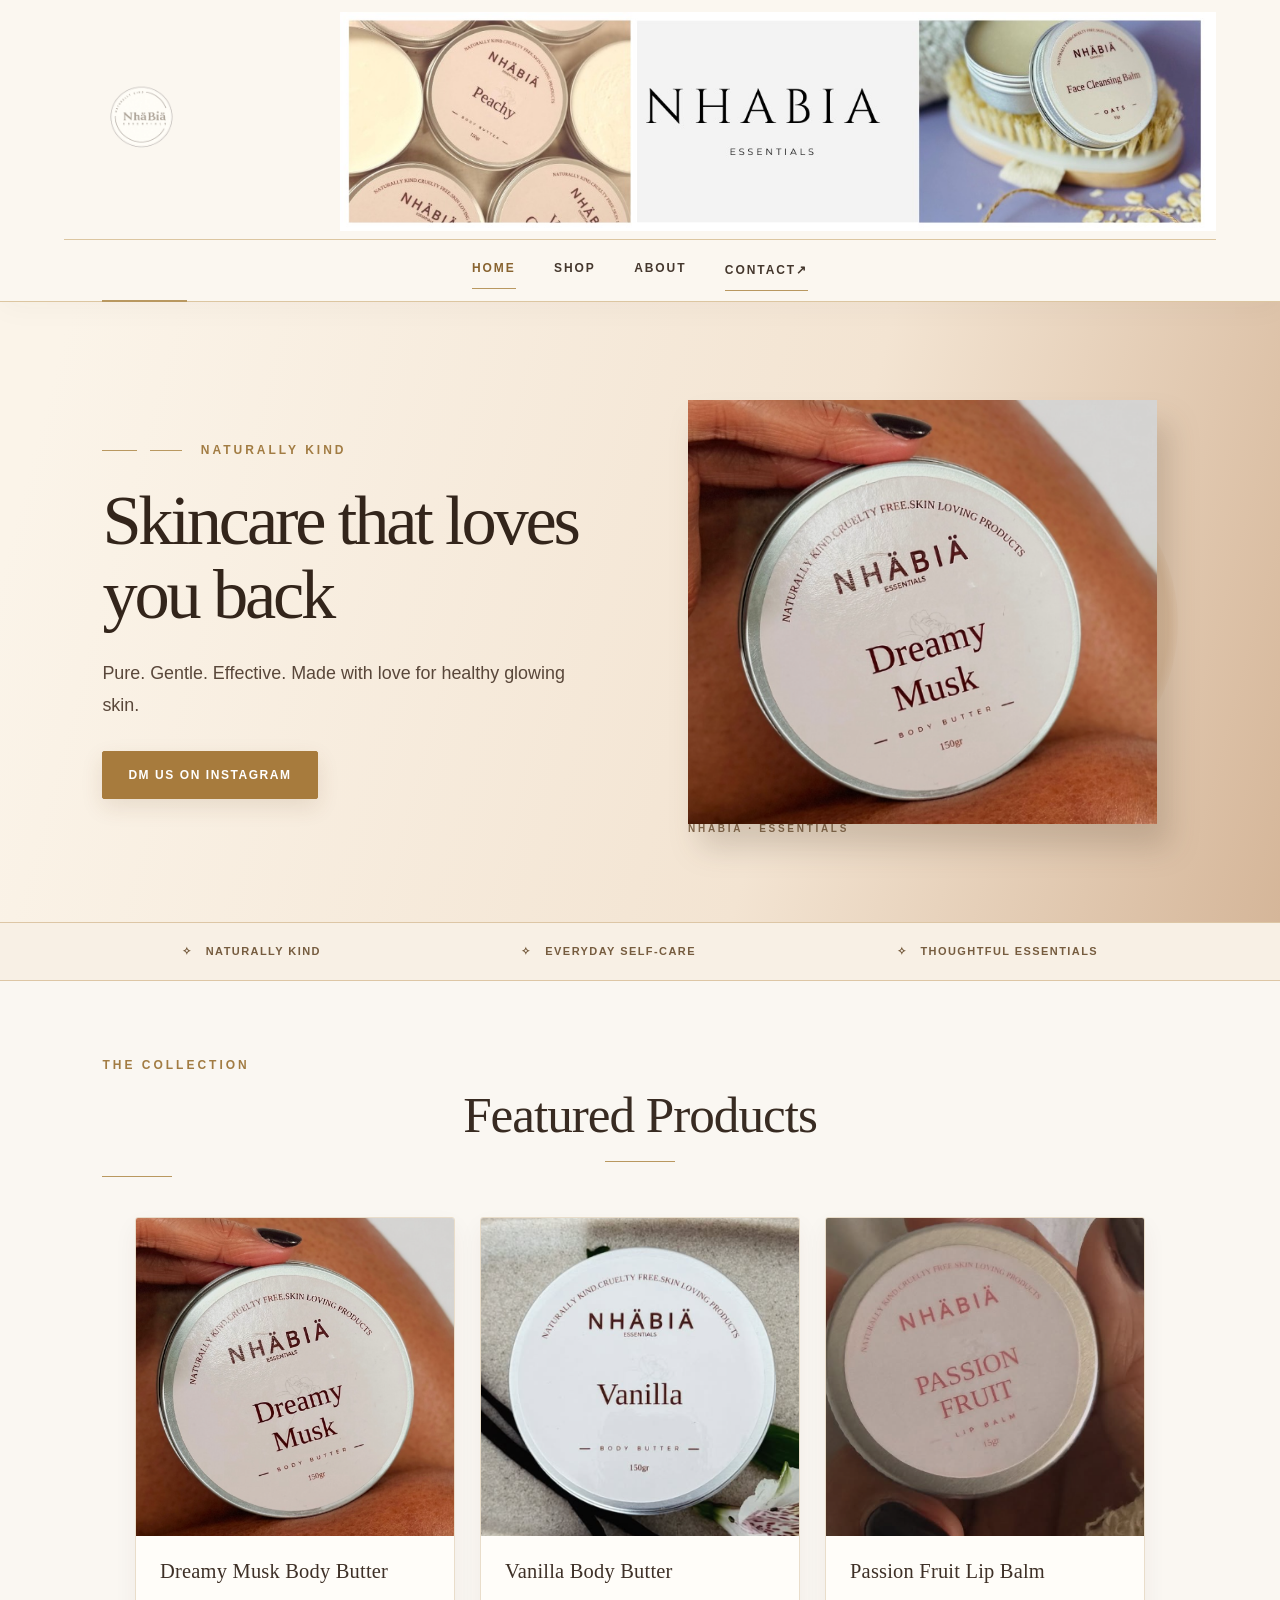
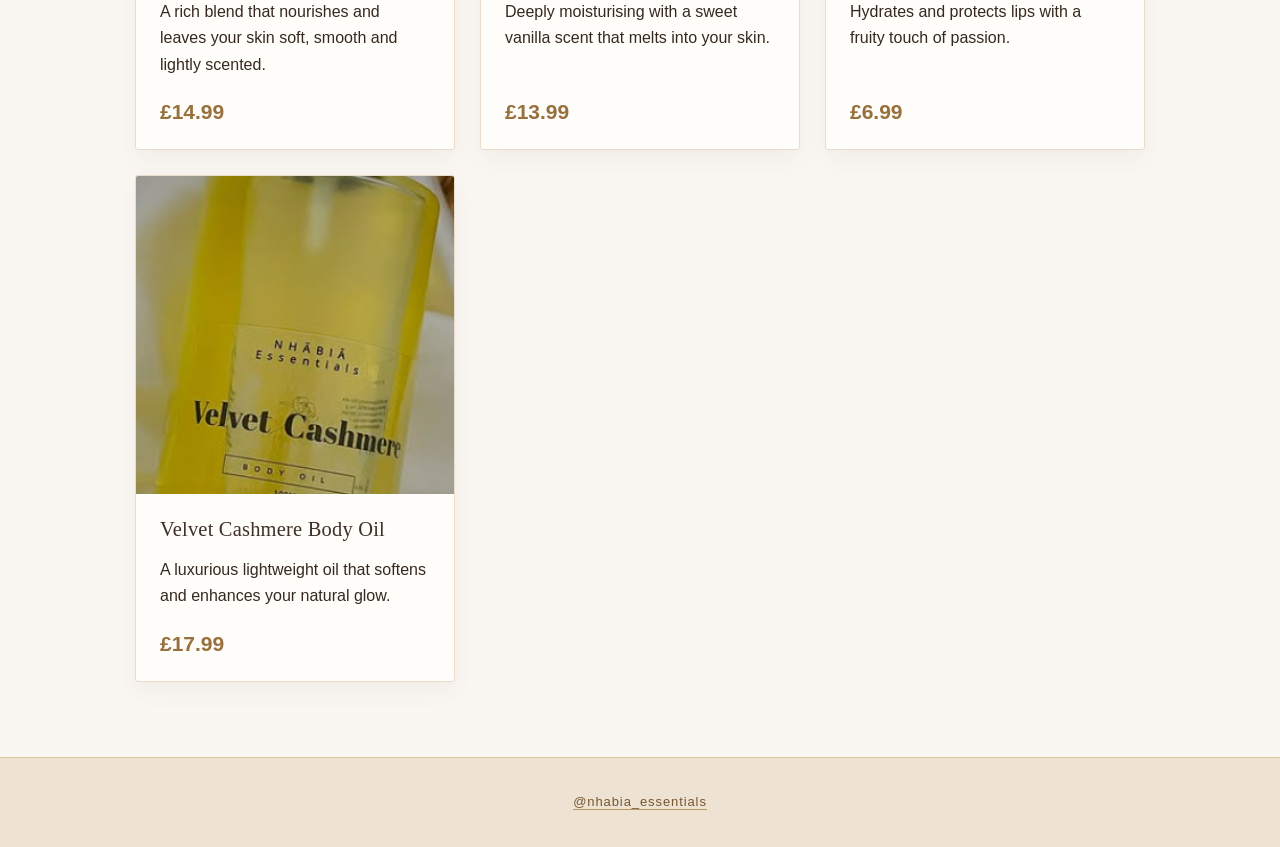
==== index.html @ 501ff3b3 "NhaBia Essentials - Final Premium Website Update" ====
<!doctype html>
<html lang="en">
  <head>
    <meta charset="UTF-8">
    <meta name="viewport" content="width=device-width, initial-scale=1">
    <meta name="description" content="Discover NhaBia Essentials skincare and body care collection.">
    <title>Nhäbiä Essentials</title>
    <link rel="stylesheet" href="css/style.css">
  </head>
  <body>
  <header class="site-header"><a class="brand" href="index.html" aria-label="NhaBia Essentials home"><img class="logo" src="assets/logo.png" alt="NhaBia Essentials"></a><div class="header-brand-banner"><img src="assets/banner.jpeg" alt="NhaBia Essentials signature banner with original skincare products and wordmark" width="1200" height="300"></div><button class="menu-toggle" type="button" aria-expanded="false" aria-controls="main-navigation" aria-label="Open navigation menu"><span></span><span></span><span></span></button><nav class="nav" id="main-navigation" aria-label="Main navigation"><a href="index.html" aria-current="page">Home</a><a href="products.html">Shop</a><a href="about.html">About</a><a class="nav-contact" href="https://www.instagram.com/nhabia_essentials/" target="_blank" rel="noopener noreferrer">Contact <span aria-hidden="true">↗</span></a></nav></header>

    <section class="hero" aria-label="NhaBia Essentials skincare">
      <div>
        <h4><span class="gold-rule"></span> NATURALLY KIND</h4>
        <h1>Skincare that loves you back</h1>
        <p>
          Pure. Gentle. Effective. Made with love for healthy glowing skin.
        </p>
        <a
          class="btn"
          href="https://www.instagram.com/nhabia_essentials/"
          target="_blank" rel="noopener noreferrer"
        >
          DM Us On Instagram
        </a>
      </div>

      <div class="hero-visual"><div class="hero-visual-glow"></div><img class="heroimg" src="assets/dreamy-musk.png" alt="Dreamy Musk Body Butter"><span class="hero-visual-caption">NHABIA · ESSENTIALS</span></div>
    </section><div class="hero-benefits" aria-label="Our approach"><span>✧ &nbsp; NATURALLY KIND</span><span>✧ &nbsp; EVERYDAY SELF-CARE</span><span>✧ &nbsp; THOUGHTFUL ESSENTIALS</span></div>
    <section class="section featured-products">
      <div class="section-kicker">THE COLLECTION</div><h2>Featured Products</h2><div class="section-gold-rule"></div>

      <div class="grid">
        <div class="card">
          <img src="assets/dreamy-musk.png" alt="Dreamy Musk Body Butter">
          <div class="card-content">
          <h3>Dreamy Musk Body Butter</h3>
          <p>
            A rich blend that nourishes and leaves your skin soft, smooth and lightly scented.
          </p>
          <strong>£14.99</strong>
          </div>
        </div>

        <div class="card">
          <img src="assets/vanilla.png" alt="Vanilla Body Butter">
          <div class="card-content">
          <h3>Vanilla Body Butter</h3>
          <p>
            Deeply moisturising with a sweet vanilla scent that melts into your skin.
          </p>
          <strong>£13.99</strong>
          </div>
        </div>

        <div class="card">
          <img src="assets/passion-fruit.png" alt="Passion Fruit Lip Balm">
          <div class="card-content">
          <h3>Passion Fruit Lip Balm</h3>
          <p>
            Hydrates and protects lips with a fruity touch of passion.
          </p>
          <strong>£6.99</strong>
          </div>
        </div>

        <div class="card">
          <img src="assets/velvet-cashmere.png" alt="Velvet Cashmere Body Oil">
          <div class="card-content">
          <h3>Velvet Cashmere Body Oil</h3>
          <p>
            A luxurious lightweight oil that softens and enhances your natural glow.
          </p>
          <strong>£17.99</strong>
          </div>
        </div>
      </div>
    </section>

    <footer>
      <a href="https://www.instagram.com/nhabia_essentials/" target="_blank" rel="noopener noreferrer">@nhabia_essentials</a>
    </footer>
  <script src="js/navigation.js" defer></script>
</body>
</html>
---- css/style.css ----
:root{
  --cream:#F3F0EB;
  --off:#FAF8F4;
  --taupe:#B9AEA2;
  --text:#5B5148;
  --taupe-dark:#8F8377;
}

*{
  box-sizing:border-box;
}
header{
    display:flex;
    justify-content:space-between;
    align-items:center;
    padding:20px 8%;
}

.header-banner{
    width:500px;
    max-width:40%;
    height:auto;
}

body{
  margin:0;
  font-family:Georgia,serif;
  background:var(--cream);
  color:var(--text);
}

/* HEADER */

header{
  display:flex;
  justify-content:space-between;
  align-items:center;
  padding:16px 8%;
  background:var(--off);
}

.logo{
  width:180px;
  height:auto;
}

.nav a{
  margin-left:25px;
  text-decoration:none;
  color:var(--text);
  font-size:18px;
}

/* HOME */

.hero{
  background:#fff;
  padding:70px 8%;
  display:grid;
  grid-template-columns:1fr 1fr;
  gap:40px;
  align-items:center;
}

.heroimg{
  width:100%;
  max-width:450px;
  border-radius:16px;
}
/* HOME BANNER */

.home-banner{
    padding:40px 8%;
    display:flex;
    justify-content:center;
}

.home-banner img{
    width:100%;
    max-width:1200px;
    border-radius:16px;
    display:block;

    box-shadow:
      0 8px 25px rgba(0,0,0,.08);
}

.btn{
  background:var(--taupe-dark);
  color:white;
  text-decoration:none;
  padding:14px 22px;
  border-radius:8px;
  display:inline-block;
}

/* GENERAL */

.section{
  padding:60px 8%;
}

.section h1{
  font-size:54px;
  margin-bottom:20px;
}

/* PRODUCTS */

#products{
  display:grid;
  grid-template-columns:
  repeat(auto-fit,minmax(280px,320px));
  justify-content:center;
  gap:30px;
  margin-top:40px;
}

.grid{
  display:grid;
  grid-template-columns:
  repeat(auto-fit,minmax(280px,320px));
  justify-content:center;
  gap:30px;
  margin-top:40px;
}

.card{
  background:white;
  border-radius:18px;
  overflow:hidden;
  box-shadow:
  0 5px 20px rgba(0,0,0,.08);
}

.card img{
  width:100%;
  height:260px;
  object-fit:cover;
  display:block;
}

.card-content{
  padding:20px;
}

.card h3{
  margin:0 0 10px;
}

.card p{
  line-height:1.5;
}

.card strong{
  display:block;
  margin-top:15px;
  font-size:20px;
}

/* ADMIN */

.admin-form{
  max-width:700px;
  margin:auto;
  display:flex;
  flex-direction:column;
  gap:15px;
}

.admin-form input,
.admin-form textarea{
  padding:12px;
  border:1px solid #ddd;
  border-radius:8px;
}

.admin-form textarea{
  min-height:120px;
}

.button-group{
  display:flex;
  gap:10px;
}

.button-group button{
  border:none;
  background:#8b7b6d;
  color:white;
  padding:12px 18px;
  border-radius:8px;
  cursor:pointer;
}

.admin-grid{
  display:grid;
  grid-template-columns:
  repeat(auto-fit,minmax(260px,1fr));
  gap:25px;
  margin-top:30px;
}

.admin-card{
  background:white;
  padding:20px;
  border-radius:16px;
  box-shadow:
  0 4px 15px rgba(0,0,0,.08);
}

.admin-card img{
  width:100%;
  height:180px;
  object-fit:cover;
  border-radius:10px;
}

/* ABOUT PAGE */

.about-page{
  padding:80px 8%;
  background:var(--cream);
}

.about-top{
  display:grid;
  grid-template-columns:1fr 1fr;
  gap:80px;
  align-items:center;
  margin-bottom:40px;
}

.about-title h1{
  font-size:72px;
  line-height:1;
  color:#7a5646;
  font-weight:400;
}

.about-story p{
  font-size:22px;
  line-height:1.6;
  margin-bottom:20px;
}

.about-middle{
  display:grid;
  grid-template-columns:1fr 1fr;
  gap:80px;
  align-items:center;
  margin-bottom:40px;
}

.about-image{
  position:relative;
}


/* IMPORTANT:
   ONLY banner.jpeg is used as background
*/

.about-banner{
  background-image:url("../assets/banner.jpeg");
  background-size:cover;
  background-position:center;
  background-repeat:no-repeat;

  min-height:450px;

  display:flex;
  justify-content:center;
  align-items:center;

  text-align:center;
  color:white;
}

.banner-content{
  max-width:700px;
  padding:40px;
}

.banner-content h2{
  font-size:56px;
  margin-bottom:20px;
}

.banner-content p{
  font-size:18px;
  line-height:1.6;
}

/* FOOTER */

footer{
  text-align:center;
  padding:25px;
  background:var(--off);
}

/* MOBILE */

@media(max-width:900px){

  header{
    flex-direction:column;
    gap:15px;
  }

  .hero,
  .about-top,
  .about-middle{
    grid-template-columns:1fr;
  }

  .about-title h1{
    font-size:48px;
  }

  .about-story p{
    font-size:18px;
  }

  .about-image-text h2{
    font-size:40px;
  }

  .banner-content h2{
    font-size:50px;
  }

  .banner-content p{
    font-size:18px;
  }

  .logo{
    width:140px;
  }

}
.compact-about{
    display:flex;
    justify-content:center;
}

.compact-about img{
    width:100%;
    max-width:900px;
    border-radius:10px;
}

/* NhaBia Essentials | Timeless Luxury refinement */
:root{--gold:#C2A46F;--gold-faint:rgba(194,164,111,.32)}
html{scroll-behavior:smooth}
body{line-height:1.6;-webkit-font-smoothing:antialiased}
header{position:relative;border-bottom:1px solid var(--gold-faint);gap:24px}
header:after{content:"";position:absolute;bottom:-1px;left:8%;width:85px;height:2px;background:var(--gold)}
.nav{display:flex;gap:26px;flex-wrap:wrap;justify-content:center}
.nav a{margin:0;font-size:15px;letter-spacing:.07em;position:relative;padding:8px 0}
.nav a:after{content:"";position:absolute;left:0;bottom:2px;width:0;height:1px;background:var(--gold);transition:width .2s}
.nav a:hover:after,.nav a[aria-current="page"]:after{width:100%}
.nav a:focus-visible,.btn:focus-visible{outline:2px solid var(--gold);outline-offset:4px}
.hero{background:var(--off);gap:clamp(30px,6vw,100px);padding-top:85px;padding-bottom:85px}
.hero h4,.eyebrow{font-family:Arial,sans-serif;letter-spacing:.24em;text-transform:uppercase;color:var(--taupe-dark);font-size:12px;font-weight:600}
.hero h4:before{content:"";display:inline-block;width:35px;height:1px;background:var(--gold);vertical-align:middle;margin-right:13px}
.hero h1{font-size:clamp(42px,5.4vw,76px);line-height:1.12;letter-spacing:-.035em;font-weight:400;margin:20px 0}
.hero p{font-size:18px;max-width:470px;color:var(--taupe-dark)}
.heroimg{max-width:540px;border-radius:4px;box-shadow:18px 18px 0 -12px var(--off),18px 18px 0 -11px var(--gold-faint)}
.btn{border-radius:2px;padding:13px 25px;letter-spacing:.055em;font-family:Arial,sans-serif;font-size:13px;transition:background .2s,transform .2s}
.btn:hover{background:var(--text);transform:translateY(-2px)}
.section{padding-top:80px;padding-bottom:90px}
.section h1,.section h2{font-weight:400;letter-spacing:-.02em}
.section h2{font-size:clamp(30px,3vw,45px);text-align:center;margin:0 0 36px}
.section h2:after{content:"";display:block;width:70px;height:1px;background:var(--gold);margin:16px auto 0}
.section-intro{max-width:660px;margin:0 auto 36px;text-align:center;color:var(--taupe-dark)}
.card{border:1px solid var(--gold-faint);background:var(--off);transition:transform .25s,box-shadow .25s}
.card:hover{transform:translateY(-4px);box-shadow:0 15px 36px rgba(91,81,72,.09)}
.card h3{font-weight:400;letter-spacing:.01em}
.card strong{color:var(--text)}
.home-banner{padding-top:48px;padding-bottom:48px}
.home-banner img{border-radius:3px;box-shadow:none;border:1px solid var(--gold-faint)}
footer{border-top:1px solid var(--gold-faint);padding:35px 8%;font-family:Arial,sans-serif;font-size:13px;letter-spacing:.07em}
footer a{color:inherit;text-decoration:none;border-bottom:1px solid var(--gold)}
.about-page{background:var(--cream)}
.compact-about{padding:65px 8% 50px}
.compact-about img{border:1px solid var(--gold-faint);max-width:1000px;width:100%;height:auto}
.about-banner{position:relative}
.about-banner:before{content:"";position:absolute;inset:0;background:rgba(44,35,28,.48)}
.banner-content{position:relative;z-index:1;border-top:1px solid rgba(225,201,154,.8);border-bottom:1px solid rgba(225,201,154,.8)}
.banner-content h2{font-weight:400}
.gold-rule{height:1px;background:var(--gold-faint);max-width:1000px;margin:0 auto}
@media(max-width:900px){header{padding:18px 5%}.header-banner{display:none}.hero{padding:55px 6%}.section{padding:55px 6%}.nav{gap:18px}.heroimg{max-width:100%}}
@media(max-width:560px){.logo{width:135px}.nav a{font-size:13px}.hero h1{font-size:42px}.hero p{font-size:16px}.section h1{font-size:42px}.banner-content h2{font-size:34px}.banner-content{padding:25px}.home-banner{padding:25px 6%}}
@media(prefers-reduced-motion:reduce){html{scroll-behavior:auto}*,*:before,*:after{transition:none!important}}

/* Signature brand banner: original high-resolution artwork, never cropped. */
.signature-banner{background:var(--cream);padding:clamp(20px,3vw,42px) clamp(12px,3vw,42px) clamp(28px,4vw,56px)}
.signature-banner__frame{position:relative;max-width:1440px;margin:0 auto;padding:clamp(5px,.7vw,9px);background:var(--off);border-top:1px solid rgba(194,164,111,.7);border-bottom:1px solid rgba(194,164,111,.7)}
.signature-banner__frame::before,.signature-banner__frame::after{content:"";position:absolute;left:50%;transform:translateX(-50%);height:2px;width:clamp(52px,9vw,120px);background:var(--gold);z-index:1}
.signature-banner__frame::before{top:-2px}.signature-banner__frame::after{bottom:-2px}
.signature-banner__frame img{display:block;width:100%;height:auto;aspect-ratio:auto;object-fit:contain}
@media(max-width:600px){.signature-banner{padding:16px 8px 28px}.signature-banner__frame{padding:3px}.signature-banner__frame::before,.signature-banner__frame::after{height:1px;width:46px}}

/* NhaBia Essentials — Timeless Luxury, warm neutrals and restrained champagne gold */
:root{--gold:#B99860;--gold-soft:#DCC6A1;--ink:#35291f}
body{background:#faf7f2;color:var(--ink);font-family:Arial,Helvetica,sans-serif;line-height:1.6}
.site-header{position:relative;z-index:5;background:#fbf7f0;padding:12px clamp(22px,6vw,100px);border-bottom:1px solid var(--gold-soft);box-shadow:0 5px 30px rgba(68,45,24,.035)}
.site-header .brand{display:flex;align-items:center}.site-header .logo{width:112px;height:85px;object-fit:contain}
.site-header .nav{display:flex;align-items:center;gap:clamp(15px,2.5vw,40px);flex-wrap:wrap}
.site-header .nav a{margin:0;font:600 12px/1.3 Arial,sans-serif;letter-spacing:.16em;text-transform:uppercase;color:#44372d;transition:color .2s}
.site-header .nav a:hover,.site-header .nav a[aria-current]{color:#a57d42}
.site-header .nav-contact{border-bottom:1px solid var(--gold);padding-bottom:4px}
.hero{position:relative;min-height:620px;overflow:hidden;background:linear-gradient(105deg,#fbf4e9 5%,#f3e4d2 62%,#d5b699 100%);padding:80px clamp(24px,8vw,135px);grid-template-columns:minmax(0,1.04fr) minmax(0,1fr);gap:35px}
.hero>div:first-child{position:relative;z-index:2}.hero h4,.section-kicker{font:600 12px/1.5 Arial,sans-serif;letter-spacing:.25em;color:#a27c43;text-transform:uppercase}.gold-rule{display:inline-block;width:32px;height:1px;background:var(--gold);vertical-align:middle;margin-right:12px}
.hero h1{font-family:Georgia,'Times New Roman',serif;font-size:clamp(48px,5.5vw,88px);line-height:1.05;letter-spacing:-.045em;font-weight:400;max-width:710px;margin:25px 0;color:#33251b}
.hero p{font:400 clamp(16px,1.4vw,19px)/1.8 Arial,sans-serif;max-width:475px;color:#59473a;margin-bottom:30px}
.hero .btn{background:#a77b3d;border:1px solid #a77b3d;color:#fff;border-radius:2px;padding:16px 25px;font:600 12px Arial,sans-serif;letter-spacing:.13em;text-transform:uppercase;box-shadow:0 8px 22px rgba(104,65,25,.12)}
.hero .btn:hover{background:#87602e}.hero-visual{position:relative;display:flex;align-items:center;justify-content:center;min-height:445px;isolation:isolate}.hero-visual-glow{position:absolute;inset:7% 0 2% 5%;background:radial-gradient(ellipse,#f7e9d5 10%,#d5b391 68%,transparent 72%);border-radius:50%;opacity:.65;z-index:-1}
.hero .heroimg{position:relative;max-width:70%;max-height:430px;object-fit:contain;border-radius:0;filter:drop-shadow(12px 23px 15px rgba(61,42,27,.18));z-index:2}.hero-visual-secondary{position:absolute;right:-2%;bottom:4%;width:45%;max-height:290px;object-fit:contain;filter:drop-shadow(10px 15px 12px rgba(61,42,27,.17));z-index:3}.hero-visual-caption{position:absolute;bottom:0;left:4%;font:600 10px Arial,sans-serif;letter-spacing:.27em;color:#84694d}
.hero-benefits{display:flex;justify-content:space-around;gap:16px;flex-wrap:wrap;padding:22px 7%;background:#f8f0e5;border-top:1px solid #ddc6a5;border-bottom:1px solid #ddc6a5;color:#765c3f;font:600 11px Arial,sans-serif;letter-spacing:.13em}
.signature-banner{background:#faf7f2;padding:50px clamp(20px,8vw,135px)}.signature-banner__frame{max-width:1200px;margin:auto;border-top:1px solid var(--gold);border-bottom:1px solid var(--gold);padding:12px 0}.signature-banner img{width:100%;height:auto;display:block;object-fit:contain}
.section{padding:75px clamp(22px,8vw,135px)}.section h1,.section h2,.page-intro h1{font:400 clamp(38px,4vw,60px)/1.2 Georgia,serif;color:#382b22;margin:10px 0 14px}.section-gold-rule{width:70px;height:1px;background:var(--gold);margin:14px 0 35px}
.grid{gap:25px}.card{overflow:hidden;background:#fffdf9;border:1px solid #e9ddca;border-radius:3px;box-shadow:0 10px 25px rgba(64,45,29,.055);transition:transform .25s,box-shadow .25s}.card:hover{transform:translateY(-5px);box-shadow:0 18px 34px rgba(64,45,29,.10)}.card img{object-fit:contain;background:#f6efe5}.card h3{font-family:Georgia,serif;font-weight:400;color:#3e3027}.card strong{color:#97703e}
.page-intro{text-align:center;padding:40px 20px 15px}.page-intro .section-gold-rule{margin:15px auto 25px}.about-page{background:#faf7f2}.about-banner{border-top:1px solid var(--gold-soft)}
footer{border-top:1px solid var(--gold-soft);background:#eee2d2;color:#574637;text-align:center;padding:34px 15px}footer a{color:#765631}
@media(max-width:760px){.site-header{padding:10px 18px;flex-direction:column;gap:3px}.site-header .logo{height:72px;width:105px}.site-header .nav{justify-content:center;gap:17px}.site-header .nav a{font-size:10px}.hero{grid-template-columns:1fr;padding:48px 24px 30px;gap:12px;min-height:unset}.hero h1{font-size:clamp(43px,10vw,65px)}.hero-visual{min-height:310px}.hero .heroimg{max-height:285px}.hero-visual-secondary{max-height:185px;right:5%}.hero-benefits{font-size:9px;padding:18px 12px;gap:12px}.signature-banner{padding:30px 14px}.section{padding:55px 20px}.grid{grid-template-columns:repeat(2,minmax(0,1fr));gap:12px}.card{min-width:0}.card h3{font-size:17px}.card p{font-size:13px}}
@media(max-width:390px){.site-header .nav{gap:12px}.site-header .nav a{letter-spacing:.06em}.grid{grid-template-columns:1fr}}
@media(prefers-reduced-motion:reduce){.card,.site-header .nav a{transition:none}}

/* About page: preserve the original illustrated story as a full-width editorial page. */
.about-page.about-page--fullwidth{padding:0!important;margin:0!important;width:100%;max-width:none;background:#f7f3ee;overflow:hidden}
.about-fullwidth-art{width:100%;margin:0 auto;border-top:1px solid rgba(194,164,111,.55);border-bottom:1px solid rgba(194,164,111,.55);background:#f7f3ee}
.about-fullwidth-art img{display:block;width:100%;height:auto;max-width:none!important;margin:0!important;border:0!important;border-radius:0!important;object-fit:contain}
.about-fullwidth-footer{text-align:center;padding:clamp(34px,5vw,76px) 20px 70px;background:#faf7f2;color:#5b5148}
.about-gold-line{display:block;width:74px;height:1px;margin:0 auto 24px;background:#c2a46f}
.about-fullwidth-footer p{font-size:clamp(16px,1.6vw,20px);margin:0 0 24px}
.about-collection-link{display:inline-block;padding:13px 24px;border:1px solid #c2a46f;color:#5b5148;text-decoration:none;letter-spacing:.08em;text-transform:uppercase;font-size:12px;transition:background .2s}
.about-collection-link:hover,.about-collection-link:focus-visible{background:#eee3d4}
.visually-hidden{position:absolute!important;width:1px;height:1px;padding:0;margin:-1px;overflow:hidden;clip:rect(0,0,0,0);white-space:nowrap;border:0}
@media(max-width:600px){.about-fullwidth-footer{padding:32px 18px 45px}}

/* Final homepage refinements: one featured product and a larger original logo. */
.site-header .logo{width:224px;height:170px;object-fit:contain}
.hero .heroimg{max-width:92%;max-height:510px;width:auto;height:auto;object-fit:contain}
.hero-visual-secondary{display:none!important}
@media(max-width:760px){
  .site-header .logo{width:210px;height:144px}
  .hero .heroimg{max-width:92%;max-height:360px}
}

/* Hero image: remove the offset rectangular frame inherited from the earlier two-image design. */
.hero .heroimg { box-shadow: none !important; }
.hero-visual-secondary { display: none !important; }
.hero-visual::before, .hero-visual::after { content: none !important; box-shadow: none !important; }

/* Product catalogue: consistent full-bleed imagery without side gutters. */
#products .card img,
.grid .card img {
  display: block;
  width: 100%;
  height: auto;
  aspect-ratio: 1 / 1;
  object-fit: cover;
  object-position: center;
  background: #f6efe5;
}
#products .card,
.grid .card {
  overflow: hidden;
}

/* Shop page: balanced two-by-two catalogue with original product photography. */
body:has(#products) #products.grid {
  display: grid;
  grid-template-columns: repeat(2, minmax(0, 1fr));
  max-width: 1050px;
  margin: 42px auto 0;
  gap: 32px;
  align-items: stretch;
}
body:has(#products) #products .card {
  display: flex;
  flex-direction: column;
  min-width: 0;
  border: 1px solid #e4d5bd;
  border-radius: 4px;
  background: #fffdfa;
  overflow: hidden;
}
body:has(#products) #products .card img {
  display: block;
  width: 100%;
  height: auto;
  aspect-ratio: 1 / 1;
  object-fit: cover;
  object-position: center;
  background: #f4eee6;
}
/* Preserve the complete bottle and label in the taller Velvet Cashmere photograph. */
body:has(#products) #products .card img.product-image--contain {
  object-fit: contain;
}
body:has(#products) #products .card-content {
  padding: 24px 26px 26px;
  display: flex;
  flex-direction: column;
  flex: 1;
  gap: 14px;
}
body:has(#products) #products .card h3 {
  margin: 0;
  font-size: clamp(20px, 2vw, 26px);
  line-height: 1.25;
}
body:has(#products) #products .card p {
  margin: 0;
  font-size: 16px;
  line-height: 1.65;
  flex: 1;
}
body:has(#products) #products .card strong {
  margin-top: auto;
  padding-top: 8px;
  font-size: 21px;
  color: #98703d;
}
@media (max-width: 680px) {
  body:has(#products) #products.grid { gap: 14px; }
  body:has(#products) #products .card-content { padding: 15px; gap: 10px; }
  body:has(#products) #products .card h3 { font-size: 17px; }
  body:has(#products) #products .card p { font-size: 13px; line-height: 1.5; }
  body:has(#products) #products .card strong { font-size: 17px; }
}
@media (max-width: 390px) {
  body:has(#products) #products.grid { grid-template-columns: 1fr; max-width: 420px; }
}

/* Homepage featured product copy: spacing and alignment only. Original text retained. */
.featured-products .card { display:flex; flex-direction:column; }
.featured-products .card .card-content {
  display:flex; flex-direction:column; flex:1; gap:14px;
  padding:22px 24px 24px; min-width:0;
}
.featured-products .card .card-content h3 {
  margin:0; font-size:clamp(19px,1.6vw,24px); line-height:1.3;
}
.featured-products .card .card-content p {
  margin:0; font-size:16px; line-height:1.65; flex:1;
}
.featured-products .card .card-content strong {
  display:block; margin-top:auto; padding-top:6px; font-size:21px; line-height:1.3;
}
@media(max-width:760px) {
  .featured-products .card .card-content {padding:16px;gap:10px;}
  .featured-products .card .card-content h3 {font-size:17px;}
  .featured-products .card .card-content p {font-size:13px;line-height:1.55;}
  .featured-products .card .card-content strong {font-size:18px;}
}

/* Phase 4: premium responsive navigation and mobile finishing. */
.site-header{display:flex;align-items:center;justify-content:space-between;gap:24px;min-height:112px}
.site-header .brand{flex:0 1 auto;min-width:0}
.site-header .logo{display:block;width:224px;height:auto;max-height:148px;object-fit:contain}
.site-header .nav{flex-wrap:nowrap;justify-content:flex-end}
.site-header .nav a{white-space:nowrap;min-height:44px;display:inline-flex;align-items:center}
.site-header .nav a[aria-current="page"]{color:#88632f}
.menu-toggle{display:none;align-items:center;justify-content:center;flex-direction:column;gap:5px;width:46px;height:46px;border:1px solid #d7c4a4;border-radius:3px;background:#fbf7f0;cursor:pointer;flex-shrink:0}
.menu-toggle span{width:20px;height:1.5px;background:#594634;display:block;transition:transform .2s,opacity .2s}
.menu-toggle:focus-visible,.site-header a:focus-visible{outline:2px solid #98703d;outline-offset:3px}
.featured-products .grid,.section #products{min-width:0}
.card-content{overflow-wrap:break-word}
.card img{max-width:100%}
@media(max-width:760px){
 .site-header{flex-direction:row;flex-wrap:wrap;padding:10px 18px;min-height:84px;gap:8px;align-items:center}
 .site-header .logo{width:clamp(150px,43vw,205px);height:auto;max-height:92px}
 .menu-toggle{display:flex;margin-left:auto}
 .site-header .nav{display:none;width:100%;flex-basis:100%;flex-direction:column;align-items:stretch;gap:0;order:3;padding:8px 0 12px;border-top:1px solid #e3d4bc}
 .site-header:has(.menu-toggle[aria-expanded="true"]) .nav{display:flex}
 .site-header .nav a{display:flex;justify-content:space-between;padding:13px 12px;font-size:12px;letter-spacing:.12em;min-height:46px;border-bottom:1px solid #eee3d3}
 .site-header .nav-contact{border-bottom:1px solid #eee3d3;padding-bottom:13px}
 .hero{padding:44px 22px 34px;gap:18px}
 .hero-visual{min-height:280px}
 .hero .heroimg{max-width:90%;max-height:340px}
 .hero-benefits{line-height:1.6;text-align:center}
 .featured-products .grid{grid-template-columns:repeat(2,minmax(0,1fr));gap:14px}
 .card-content{min-width:0}
 .about-fullwidth-art img{width:100%;height:auto}
 footer{padding:28px 16px}
}
@media(max-width:440px){
 .featured-products .grid{grid-template-columns:repeat(2,minmax(0,1fr));gap:10px}
 .featured-products .card .card-content{padding:13px 12px;gap:9px}
 .featured-products .card .card-content h3{font-size:15px;line-height:1.35}
 .featured-products .card .card-content p{font-size:12px;line-height:1.5}
 .featured-products .card .card-content strong{font-size:16px}
 .section{padding-left:14px;padding-right:14px}
 body:has(#products) #products.grid{grid-template-columns:repeat(2,minmax(0,1fr));gap:10px}
 body:has(#products) #products .card-content{padding:13px 12px;gap:9px}
 body:has(#products) #products .card h3{font-size:15px}
 body:has(#products) #products .card p{font-size:12px;line-height:1.5}
 body:has(#products) #products .card strong{font-size:16px}
}
@media(max-width:340px){.featured-products .grid,body:has(#products) #products.grid{grid-template-columns:1fr}}
@media(prefers-reduced-motion:reduce){.menu-toggle span{transition:none}}

/* Final mobile refinement — compact header, tighter hero and catalogue rhythm. */
@media (max-width:760px) {
  .site-header { min-height:70px; padding:6px 16px; gap:4px; }
  .site-header .logo { width:clamp(118px,32vw,155px); max-height:66px; }
  .menu-toggle { width:42px; height:42px; }
  .site-header .nav { padding:4px 0 7px; }
  .site-header .nav a { min-height:44px; padding:10px 12px; }
  .site-header .nav-contact { padding-bottom:10px; }
  .hero { padding:30px 20px 25px; gap:8px; }
  .hero h1 { margin:15px 0 13px; font-size:clamp(39px,9vw,54px); line-height:1.08; }
  .hero p { margin-bottom:17px; line-height:1.65; }
  .hero .btn { padding:14px 19px; }
  .hero-visual { min-height:0; margin-top:5px; }
  .hero .heroimg { max-height:310px; }
  body:has(#products) > .section { padding-top:34px; padding-bottom:50px; }
  body:has(#products) .section-gold-rule { margin:10px 0 17px; }
  body:has(#products) .section-intro { margin:0 auto 23px; line-height:1.6; }
  body:has(#products) #products .card-content { min-width:0; }
  body:has(#products) #products .card h3 { line-height:1.3; }
  body:has(#products) #products .card p { overflow-wrap:break-word; }
}
@media (max-width:440px) {
  .hero { padding:26px 17px 22px; }
  .hero .heroimg { max-height:285px; }
  body:has(#products) > .section { padding-left:12px; padding-right:12px; }
  body:has(#products) .section-intro { font-size:15px; }
}

/* Signature banner integrated into the header — original logo and artwork preserved. */
.site-header { display:grid; grid-template-columns:minmax(120px, 22%) minmax(0, 1fr); grid-template-rows:auto auto; column-gap:2%; row-gap:8px; align-items:center; padding:12px clamp(18px,5vw,88px) 10px; }
.site-header .brand {grid-column:1;grid-row:1;justify-self:start;}
.site-header .logo {width:clamp(115px,12vw,175px);max-height:110px;}
.header-brand-banner {grid-column:2;grid-row:1;width:100%;min-width:0;align-self:center;}
.header-brand-banner img {display:block;width:100%;height:auto;object-fit:contain;}
.site-header .nav {grid-column:1 / -1;grid-row:2;justify-content:center;gap:clamp(22px,3vw,52px);padding-top:7px;border-top:1px solid #dcc6a1;}
.site-header .menu-toggle {grid-column:2;grid-row:1;}
@media(max-width:760px){
 .site-header {display:grid;grid-template-columns:1fr auto;grid-template-rows:auto auto auto;gap:7px;padding:9px 15px 10px;min-height:0;}
 .site-header .brand {grid-column:1;grid-row:1;}
 .site-header .logo {width:clamp(118px,32vw,155px);max-height:66px;}
 .site-header .menu-toggle {grid-column:2;grid-row:1;justify-self:end;margin-left:0;}
 .header-brand-banner {grid-column:1 / -1;grid-row:2;padding:6px 0 4px;border-top:1px solid #e7d8c1;}
 .header-brand-banner img {width:100%;height:auto;}
 .site-header .nav {grid-column:1 / -1;grid-row:3;order:initial;display:none;width:100%;padding:4px 0 7px;margin:0;border-top:1px solid #e3d4bc;}
 .site-header:has(.menu-toggle[aria-expanded="true"]) .nav {display:flex;}
}
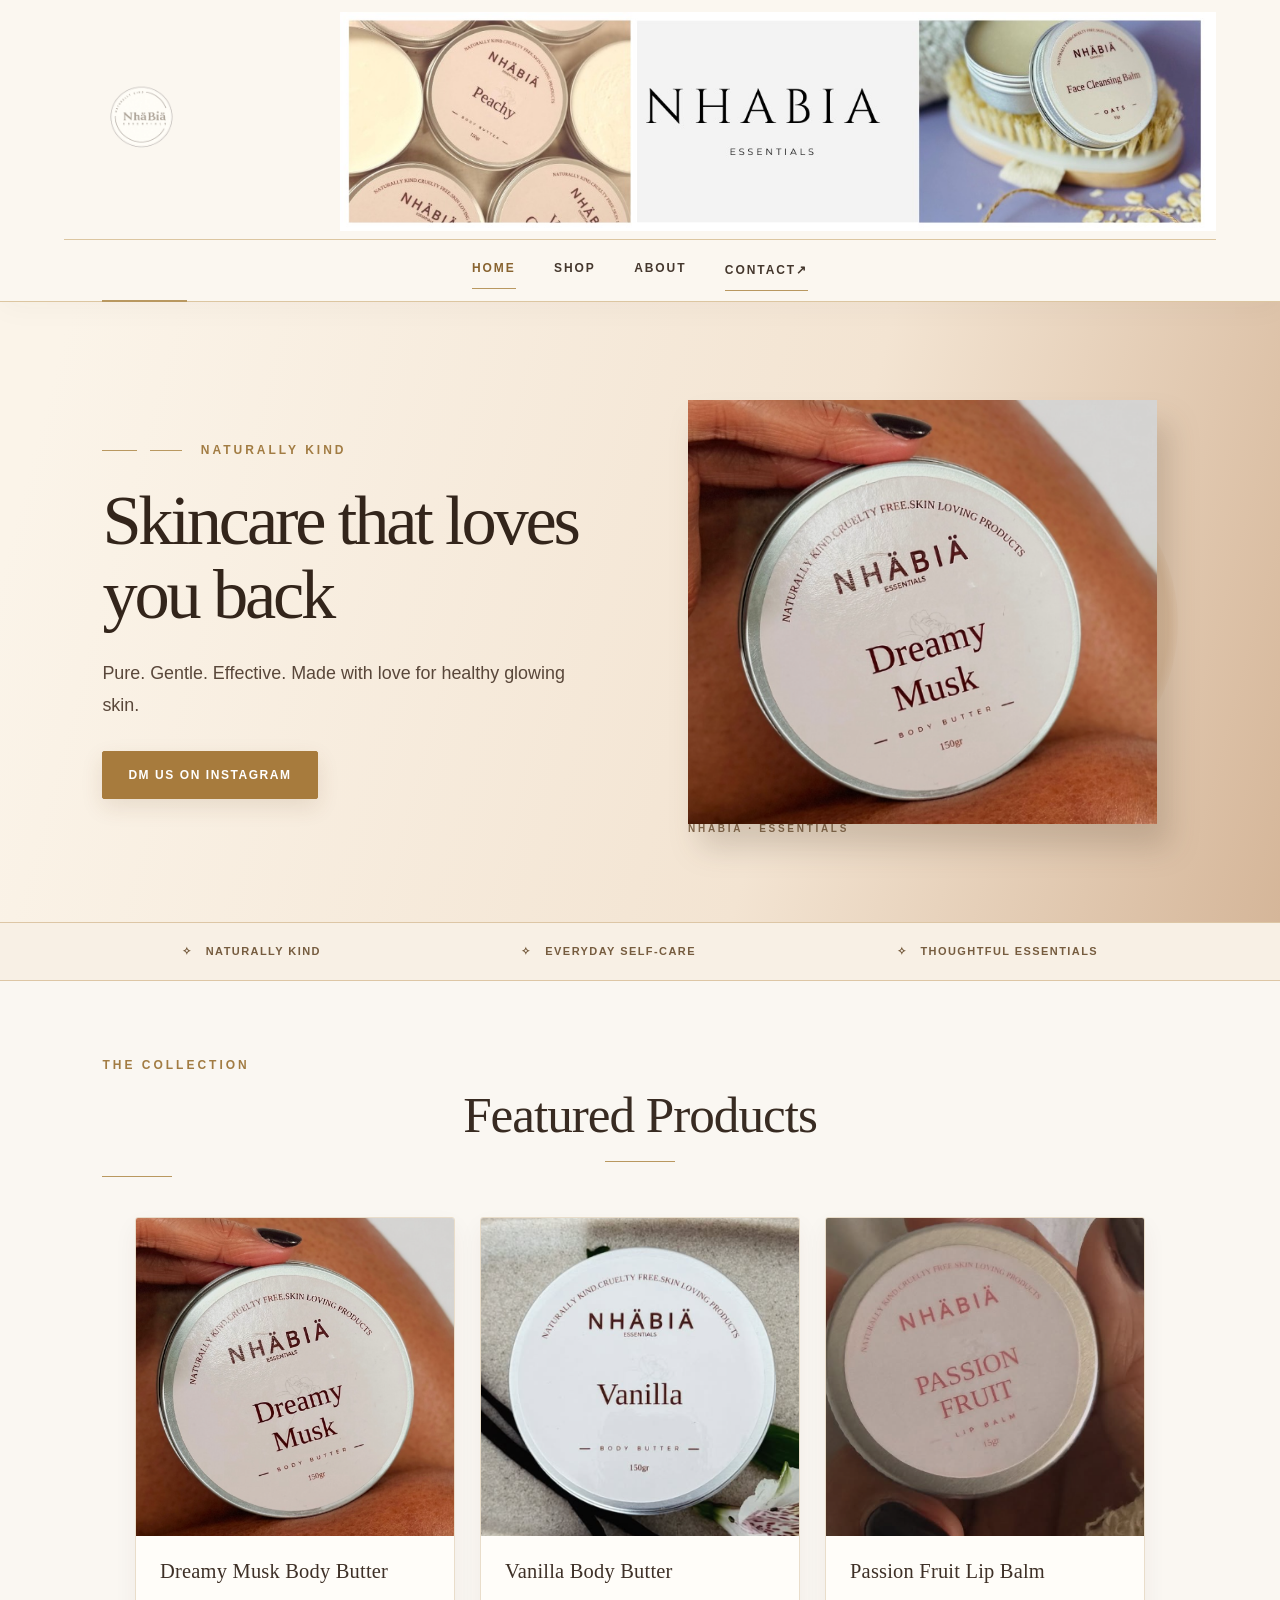
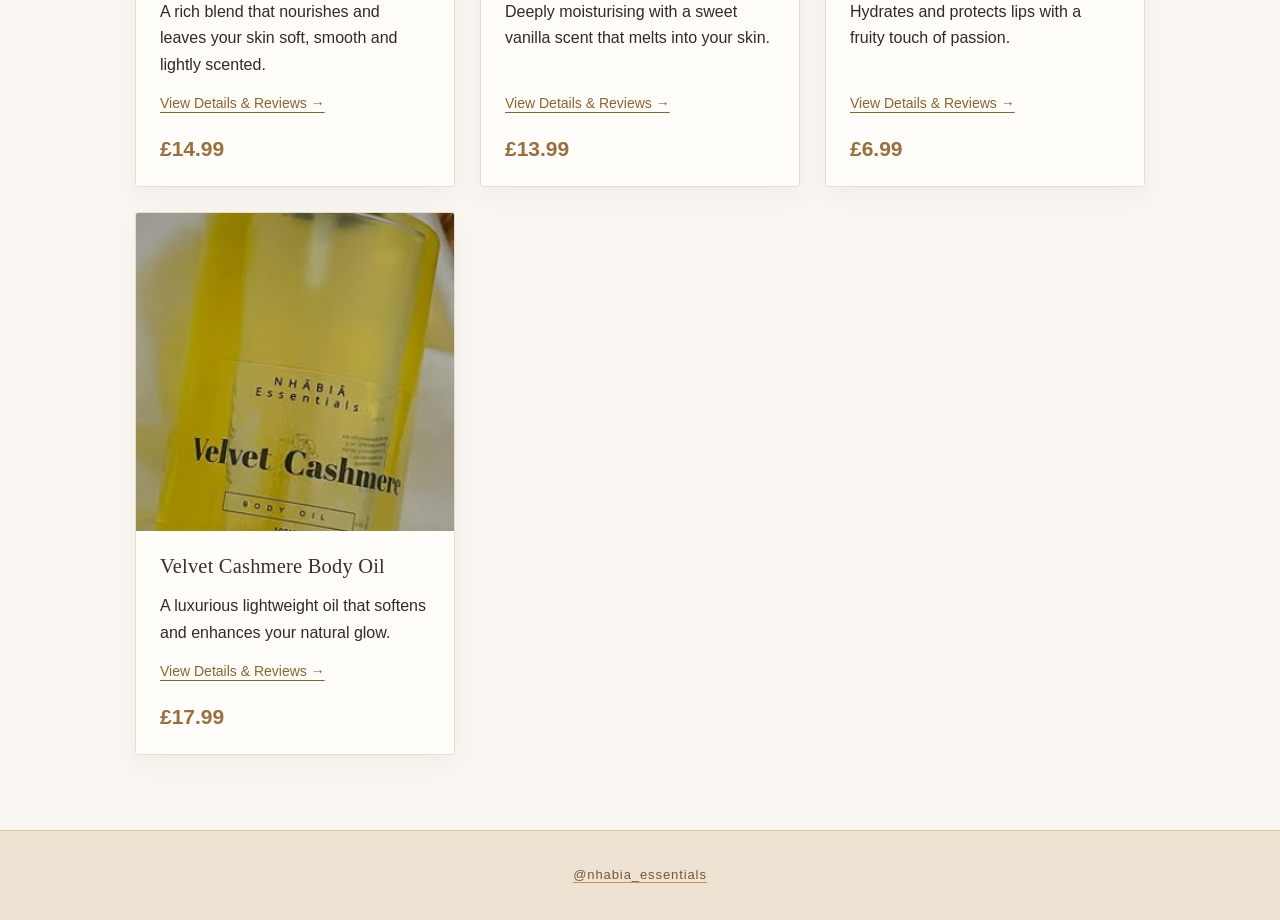
==== commit 643e9534: "Add secure customer review system" ====
--- a/index.html
+++ b/index.html
@@ -39,6 +39,7 @@
           <p>
             A rich blend that nourishes and leaves your skin soft, smooth and lightly scented.
           </p>
+<a class="product-more-link" href="products.html">View Details &amp; Reviews →</a>
           <strong>£14.99</strong>
           </div>
         </div>
@@ -50,6 +51,7 @@
           <p>
             Deeply moisturising with a sweet vanilla scent that melts into your skin.
           </p>
+<a class="product-more-link" href="products.html">View Details &amp; Reviews →</a>
           <strong>£13.99</strong>
           </div>
         </div>
@@ -61,6 +63,7 @@
           <p>
             Hydrates and protects lips with a fruity touch of passion.
           </p>
+<a class="product-more-link" href="products.html">View Details &amp; Reviews →</a>
           <strong>£6.99</strong>
           </div>
         </div>
@@ -72,6 +75,7 @@
           <p>
             A luxurious lightweight oil that softens and enhances your natural glow.
           </p>
+<a class="product-more-link" href="products.html">View Details &amp; Reviews →</a>
           <strong>£17.99</strong>
           </div>
         </div>
--- a/css/style.css
+++ b/css/style.css
@@ -651,3 +651,17 @@
  .site-header .nav {grid-column:1 / -1;grid-row:3;order:initial;display:none;width:100%;padding:4px 0 7px;margin:0;border-top:1px solid #e3d4bc;}
  .site-header:has(.menu-toggle[aria-expanded="true"]) .nav {display:flex;}
 }
+
+/* Compact product cards and moderated review controls */
+#products .card-content{display:flex;flex-direction:column;gap:10px;min-width:0;padding:18px}
+#products .card-content h3,#products .card-content p{margin:0}
+#products .product-summary{line-height:1.5;font-size:clamp(13px,1.2vw,15px)}
+#products .card-content strong{margin-top:auto;color:#a57c3d}
+.product-details summary,.product-more-link{cursor:pointer;color:#89652f;font-size:14px;text-decoration:underline;text-underline-offset:4px}
+.product-details p{padding:10px 0;overflow-wrap:anywhere}
+.review-actions{border-top:1px solid #e6d7c2;padding-top:12px}
+.review-open,.review-submit{border:1px solid #a98248;background:#a98248;color:white;padding:10px 12px;cursor:pointer;font:inherit}
+.review-open{width:100%;font-size:13px}.review-list{margin-top:12px;font-size:12px;color:#594839;overflow-wrap:anywhere;max-height:180px;overflow:auto}.review-entry{border-bottom:1px solid #eadfcf;padding:6px 0}
+.review-dialog{border:1px solid #c7a877;border-radius:6px;background:#fffaf4;color:#34271d;width:min(92vw,480px);max-height:90vh;padding:25px;box-shadow:0 20px 70px #0004}.review-dialog::backdrop{background:#24190dbb}
+.review-dialog form{display:grid;gap:10px}.review-dialog input,.review-dialog select,.review-dialog textarea{width:100%;padding:10px;border:1px solid #ccb998;background:white;color:#30271d;font:inherit;box-sizing:border-box}.review-close{justify-self:end;border:0;background:transparent;font-size:26px;cursor:pointer}.review-privacy{font-size:12px;line-height:1.5}.pending-review{padding:12px;border-bottom:1px solid #d5c3a8}.pending-review button{margin-right:8px}
+@media(max-width:600px){#products .card-content{padding:10px;gap:7px}#products .card-content h3{font-size:clamp(15px,4vw,18px)}#products .review-open{padding:9px 4px;font-size:12px}#products .review-list{font-size:11px}}
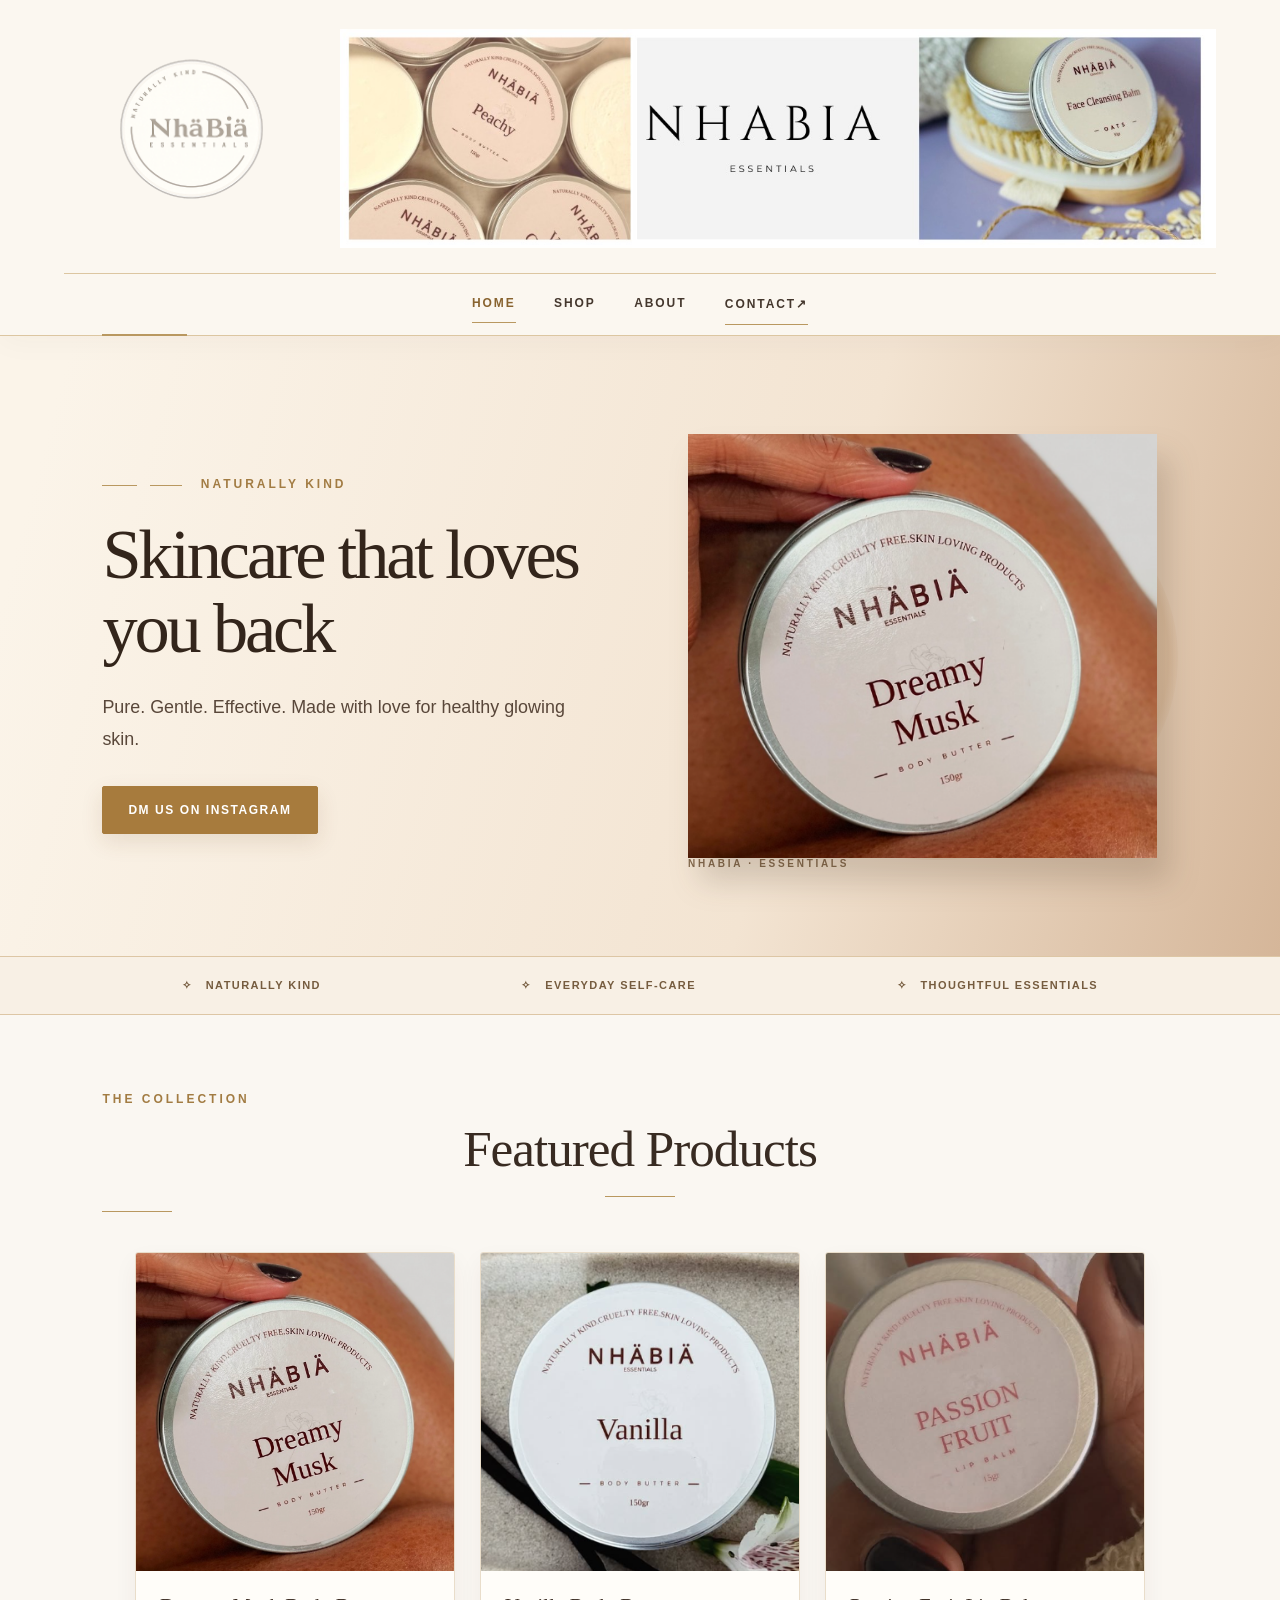
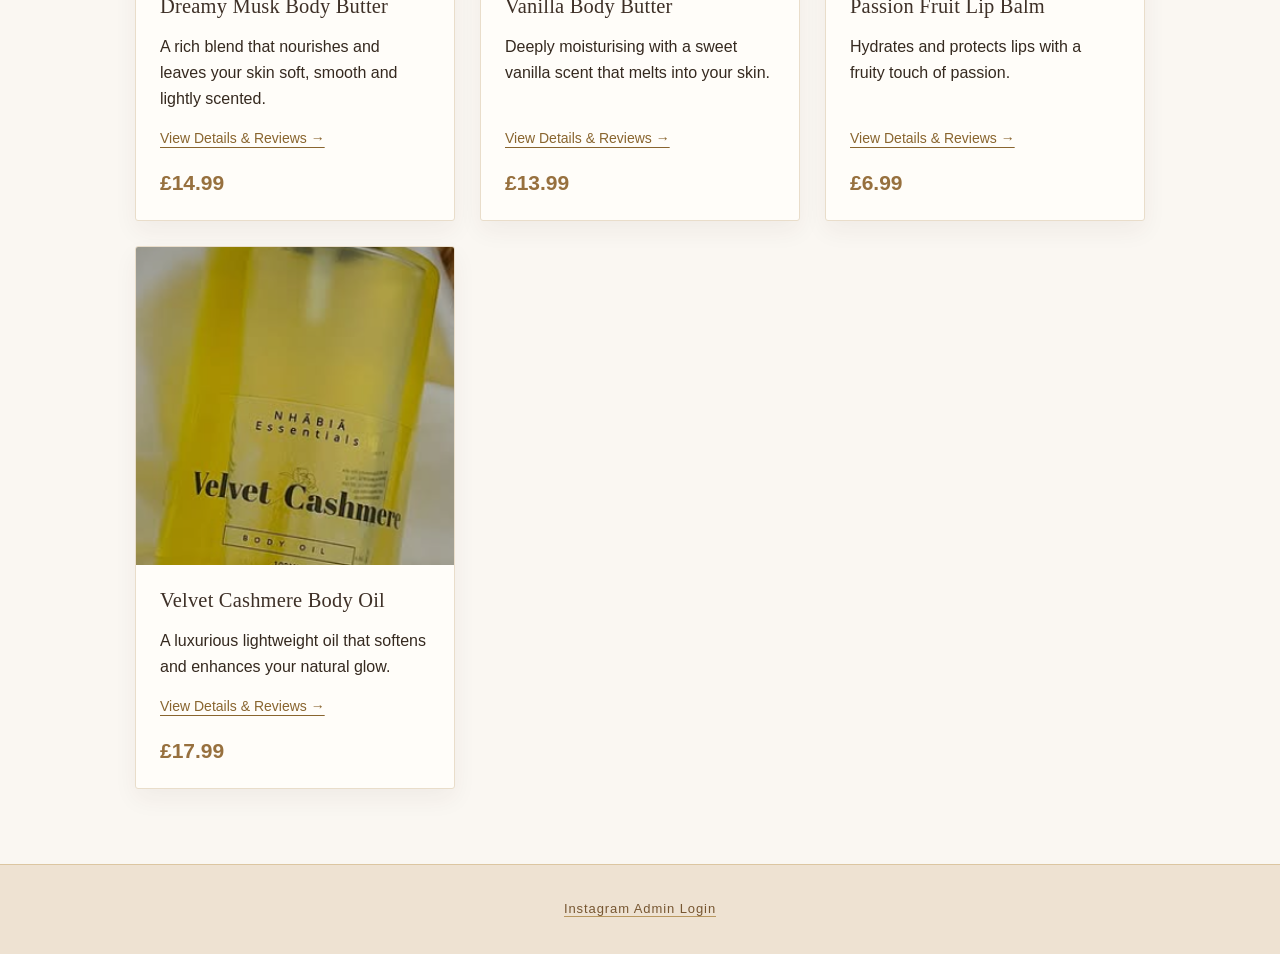
==== commit a1bfe72d: "Enlarge brand logo and add admin login link" ====
--- a/index.html
+++ b/index.html
@@ -82,9 +82,19 @@
       </div>
     </section>
 
-    <footer>
-      <a href="https://www.instagram.com/nhabia_essentials/" target="_blank" rel="noopener noreferrer">@nhabia_essentials</a>
-    </footer>
+    
+<footer>
+    <a href="https://www.instagram.com/nhabia_essentials/"
+       target="_blank"
+       rel="noopener noreferrer">
+        Instagram
+    </a>
+
+    <a href="login.html" class="admin-login-link">
+        Admin Login
+    </a>
+</footer>
+
   <script src="js/navigation.js" defer></script>
 </body>
 </html>
--- a/css/style.css
+++ b/css/style.css
@@ -39,9 +39,11 @@
   background:var(--off);
 }
 
-.logo{
-  width:180px;
-  height:auto;
+
+.logo {
+    width: 540px;
+    max-width: 100%;
+    height: auto;
 }
 
 .nav a{
@@ -665,3 +667,127 @@
 .review-dialog{border:1px solid #c7a877;border-radius:6px;background:#fffaf4;color:#34271d;width:min(92vw,480px);max-height:90vh;padding:25px;box-shadow:0 20px 70px #0004}.review-dialog::backdrop{background:#24190dbb}
 .review-dialog form{display:grid;gap:10px}.review-dialog input,.review-dialog select,.review-dialog textarea{width:100%;padding:10px;border:1px solid #ccb998;background:white;color:#30271d;font:inherit;box-sizing:border-box}.review-close{justify-self:end;border:0;background:transparent;font-size:26px;cursor:pointer}.review-privacy{font-size:12px;line-height:1.5}.pending-review{padding:12px;border-bottom:1px solid #d5c3a8}.pending-review button{margin-right:8px}
 @media(max-width:600px){#products .card-content{padding:10px;gap:7px}#products .card-content h3{font-size:clamp(15px,4vw,18px)}#products .review-open{padding:9px 4px;font-size:12px}#products .review-list{font-size:11px}}
+
+
+/* NHABIA ESSENTIALS — PREMIUM CUSTOMER REVIEWS */
+
+.review-entry {
+    background: #fffaf3;
+    border: 1px solid #e5d8c3;
+    border-left: 3px solid #b39457;
+    border-radius: 10px;
+    padding: 14px 16px;
+    margin-bottom: 12px;
+    color: #34271d;
+    font-size: 14px;
+    line-height: 1.6;
+    overflow-wrap: anywhere;
+    box-shadow: 0 3px 12px rgba(52, 39, 29, 0.05);
+}
+
+.review-entry:last-child {
+    margin-bottom: 0;
+}
+
+@media (max-width: 480px) {
+    .review-entry {
+        padding: 12px;
+        font-size: 13px;
+        border-radius: 8px;
+    }
+}
+
+/* Allow customer reviews to display fully */
+
+.review-list,
+.product-reviews,
+[data-reviews-for] {
+    max-height: none;
+    overflow: visible;
+}
+
+
+/* NHABIA ESSENTIALS - COMPACT CUSTOMER REVIEWS */
+
+[data-reviews-for] {
+    max-height: none;
+    overflow: visible;
+}
+
+[data-reviews-for] .review-entry {
+    background: transparent;
+    border: none;
+    border-bottom: 1px solid #e8dccb;
+    border-radius: 0;
+    box-shadow: none;
+    padding: 7px 2px;
+    margin: 0;
+}
+
+[data-reviews-for] .review-entry[hidden] {
+    display: none !important;
+}
+
+[data-reviews-for] .review-customer {
+    display: block;
+    font-size: 12px;
+    font-weight: 600;
+    color: #594839;
+    margin-bottom: 1px;
+}
+
+[data-reviews-for] .review-stars {
+    display: block;
+    color: #b39457;
+    font-size: 12px;
+    letter-spacing: 1px;
+    margin-bottom: 2px;
+}
+
+[data-reviews-for] .review-comment {
+    font-size: 12px;
+    line-height: 1.4;
+    color: #594839;
+    margin: 0;
+    overflow-wrap: anywhere;
+}
+
+[data-reviews-for] .review-toggle {
+    display: block;
+    width: 100%;
+    background: transparent;
+    border: none;
+    padding: 9px 4px;
+    color: #98743d;
+    font: inherit;
+    font-size: 12px;
+    font-weight: 600;
+    text-align: center;
+    text-decoration: underline;
+    cursor: pointer;
+}
+
+[data-reviews-for] .review-toggle:focus-visible {
+    outline: 2px solid #98743d;
+    outline-offset: 2px;
+}
+
+/* NHABIA ESSENTIALS — Larger header logo */
+
+@media (min-width: 761px) {
+    .site-header .logo {
+        width: 540px;
+        max-width: 100%;
+        max-height: none;
+        height: auto;
+    }
+}
+
+@media (max-width: 760px) {
+    .site-header .logo {
+        width: 180px;
+        max-width: 100%;
+        max-height: none;
+        height: auto;
+    }
+}
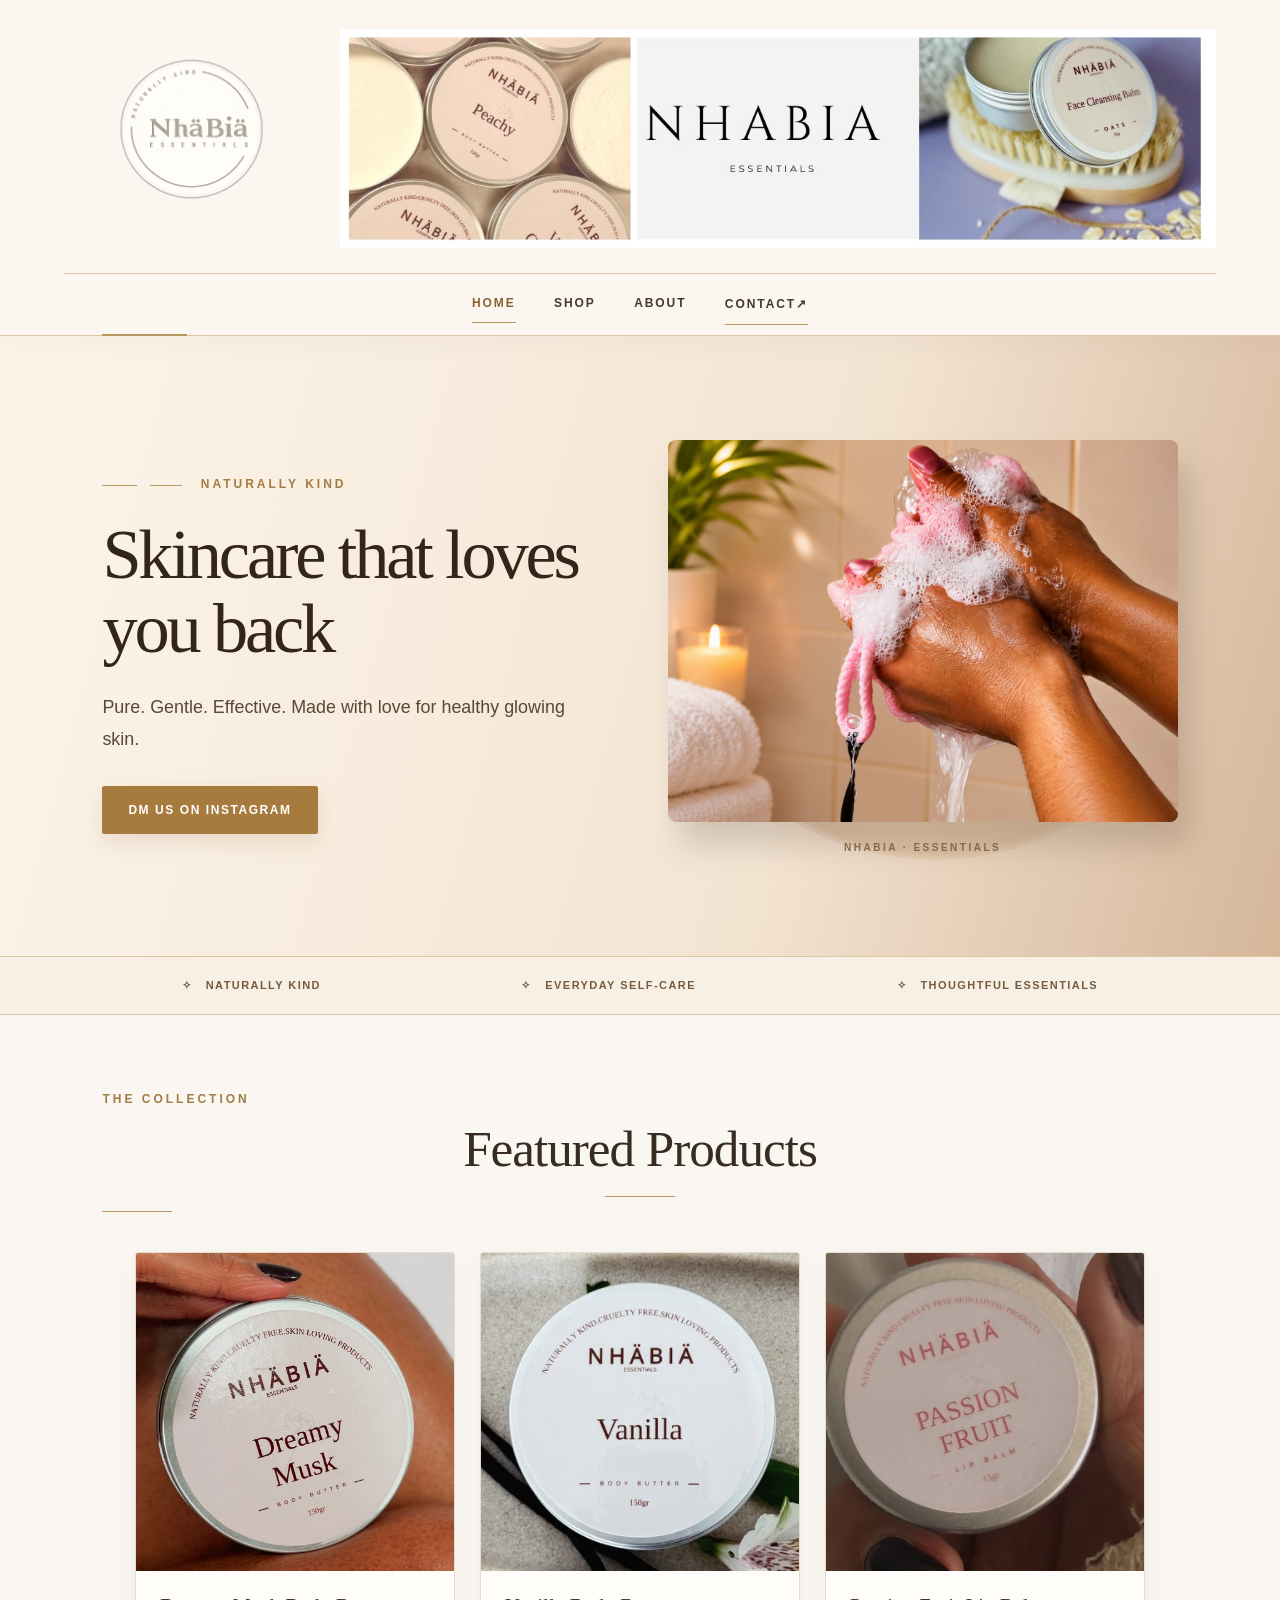
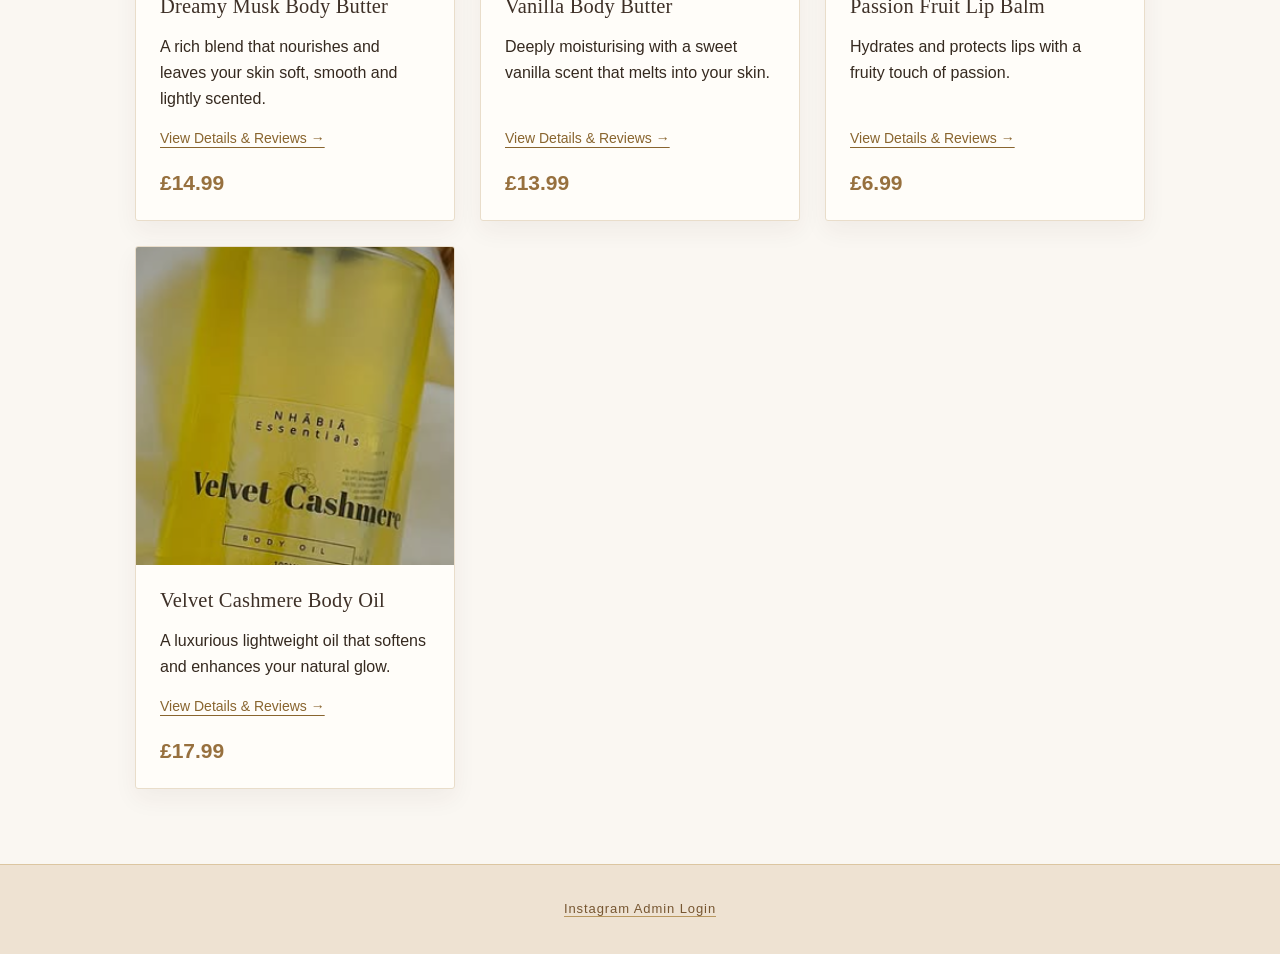
==== commit 381c2b6d: "Improve homepage hero image and responsive design" ====
--- a/index.html
+++ b/index.html
@@ -5,7 +5,9 @@
     <meta name="viewport" content="width=device-width, initial-scale=1">
     <meta name="description" content="Discover NhaBia Essentials skincare and body care collection.">
     <title>Nhäbiä Essentials</title>
-    <link rel="stylesheet" href="css/style.css">
+   
+    <link rel="stylesheet" href="css/homepage-base.css">
+    <link rel="stylesheet" href="css/homepage-hero.css">
   </head>
   <body>
   <header class="site-header"><a class="brand" href="index.html" aria-label="NhaBia Essentials home"><img class="logo" src="assets/logo.png" alt="NhaBia Essentials"></a><div class="header-brand-banner"><img src="assets/banner.jpeg" alt="NhaBia Essentials signature banner with original skincare products and wordmark" width="1200" height="300"></div><button class="menu-toggle" type="button" aria-expanded="false" aria-controls="main-navigation" aria-label="Open navigation menu"><span></span><span></span><span></span></button><nav class="nav" id="main-navigation" aria-label="Main navigation"><a href="index.html" aria-current="page">Home</a><a href="products.html">Shop</a><a href="about.html">About</a><a class="nav-contact" href="https://www.instagram.com/nhabia_essentials/" target="_blank" rel="noopener noreferrer">Contact <span aria-hidden="true">↗</span></a></nav></header>
@@ -26,7 +28,10 @@
         </a>
       </div>
 
-      <div class="hero-visual"><div class="hero-visual-glow"></div><img class="heroimg" src="assets/dreamy-musk.png" alt="Dreamy Musk Body Butter"><span class="hero-visual-caption">NHABIA · ESSENTIALS</span></div>
+      <div class="hero-visual"><div class="hero-visual-glow"></div><img
+    class="heroimg"
+    src="assets/homepage-skincare.jpeg"
+    alt="Hands washing with a luxurious foaming skincare product"><span class="hero-visual-caption">NHABIA · ESSENTIALS</span></div>
     </section><div class="hero-benefits" aria-label="Our approach"><span>✧ &nbsp; NATURALLY KIND</span><span>✧ &nbsp; EVERYDAY SELF-CARE</span><span>✧ &nbsp; THOUGHTFUL ESSENTIALS</span></div>
     <section class="section featured-products">
       <div class="section-kicker">THE COLLECTION</div><h2>Featured Products</h2><div class="section-gold-rule"></div>
--- a/css/homepage-base.css
+++ b/css/homepage-base.css
@@ -0,0 +1,793 @@
+﻿:root{
+  --cream:#F3F0EB;
+  --off:#FAF8F4;
+  --taupe:#B9AEA2;
+  --text:#5B5148;
+  --taupe-dark:#8F8377;
+}
+
+*{
+  box-sizing:border-box;
+}
+header{
+    display:flex;
+    justify-content:space-between;
+    align-items:center;
+    padding:20px 8%;
+}
+
+.header-banner{
+    width:500px;
+    max-width:40%;
+    height:auto;
+}
+
+body{
+  margin:0;
+  font-family:Georgia,serif;
+  background:var(--cream);
+  color:var(--text);
+}
+
+/* HEADER */
+
+header{
+  display:flex;
+  justify-content:space-between;
+  align-items:center;
+  padding:16px 8%;
+  background:var(--off);
+}
+
+
+.logo {
+    width: 540px;
+    max-width: 100%;
+    height: auto;
+}
+
+.nav a{
+  margin-left:25px;
+  text-decoration:none;
+  color:var(--text);
+  font-size:18px;
+}
+
+/* HOME */
+
+.hero{
+  background:#fff;
+  padding:70px 8%;
+  display:grid;
+  grid-template-columns:1fr 1fr;
+  gap:40px;
+  align-items:center;
+}
+
+.heroimg{
+  width:100%;
+  max-width:450px;
+  border-radius:16px;
+}
+/* HOME BANNER */
+
+.home-banner{
+    padding:40px 8%;
+    display:flex;
+    justify-content:center;
+}
+
+.home-banner img{
+    width:100%;
+    max-width:1200px;
+    border-radius:16px;
+    display:block;
+
+    box-shadow:
+      0 8px 25px rgba(0,0,0,.08);
+}
+
+.btn{
+  background:var(--taupe-dark);
+  color:white;
+  text-decoration:none;
+  padding:14px 22px;
+  border-radius:8px;
+  display:inline-block;
+}
+
+/* GENERAL */
+
+.section{
+  padding:60px 8%;
+}
+
+.section h1{
+  font-size:54px;
+  margin-bottom:20px;
+}
+
+/* PRODUCTS */
+
+#products{
+  display:grid;
+  grid-template-columns:
+  repeat(auto-fit,minmax(280px,320px));
+  justify-content:center;
+  gap:30px;
+  margin-top:40px;
+}
+
+.grid{
+  display:grid;
+  grid-template-columns:
+  repeat(auto-fit,minmax(280px,320px));
+  justify-content:center;
+  gap:30px;
+  margin-top:40px;
+}
+
+.card{
+  background:white;
+  border-radius:18px;
+  overflow:hidden;
+  box-shadow:
+  0 5px 20px rgba(0,0,0,.08);
+}
+
+.card img{
+  width:100%;
+  height:260px;
+  object-fit:cover;
+  display:block;
+}
+
+.card-content{
+  padding:20px;
+}
+
+.card h3{
+  margin:0 0 10px;
+}
+
+.card p{
+  line-height:1.5;
+}
+
+.card strong{
+  display:block;
+  margin-top:15px;
+  font-size:20px;
+}
+
+/* ADMIN */
+
+.admin-form{
+  max-width:700px;
+  margin:auto;
+  display:flex;
+  flex-direction:column;
+  gap:15px;
+}
+
+.admin-form input,
+.admin-form textarea{
+  padding:12px;
+  border:1px solid #ddd;
+  border-radius:8px;
+}
+
+.admin-form textarea{
+  min-height:120px;
+}
+
+.button-group{
+  display:flex;
+  gap:10px;
+}
+
+.button-group button{
+  border:none;
+  background:#8b7b6d;
+  color:white;
+  padding:12px 18px;
+  border-radius:8px;
+  cursor:pointer;
+}
+
+.admin-grid{
+  display:grid;
+  grid-template-columns:
+  repeat(auto-fit,minmax(260px,1fr));
+  gap:25px;
+  margin-top:30px;
+}
+
+.admin-card{
+  background:white;
+  padding:20px;
+  border-radius:16px;
+  box-shadow:
+  0 4px 15px rgba(0,0,0,.08);
+}
+
+.admin-card img{
+  width:100%;
+  height:180px;
+  object-fit:cover;
+  border-radius:10px;
+}
+
+/* ABOUT PAGE */
+
+.about-page{
+  padding:80px 8%;
+  background:var(--cream);
+}
+
+.about-top{
+  display:grid;
+  grid-template-columns:1fr 1fr;
+  gap:80px;
+  align-items:center;
+  margin-bottom:40px;
+}
+
+.about-title h1{
+  font-size:72px;
+  line-height:1;
+  color:#7a5646;
+  font-weight:400;
+}
+
+.about-story p{
+  font-size:22px;
+  line-height:1.6;
+  margin-bottom:20px;
+}
+
+.about-middle{
+  display:grid;
+  grid-template-columns:1fr 1fr;
+  gap:80px;
+  align-items:center;
+  margin-bottom:40px;
+}
+
+.about-image{
+  position:relative;
+}
+
+
+/* IMPORTANT:
+   ONLY banner.jpeg is used as background
+*/
+
+.about-banner{
+  background-image:url("../assets/banner.jpeg");
+  background-size:cover;
+  background-position:center;
+  background-repeat:no-repeat;
+
+  min-height:450px;
+
+  display:flex;
+  justify-content:center;
+  align-items:center;
+
+  text-align:center;
+  color:white;
+}
+
+.banner-content{
+  max-width:700px;
+  padding:40px;
+}
+
+.banner-content h2{
+  font-size:56px;
+  margin-bottom:20px;
+}
+
+.banner-content p{
+  font-size:18px;
+  line-height:1.6;
+}
+
+/* FOOTER */
+
+footer{
+  text-align:center;
+  padding:25px;
+  background:var(--off);
+}
+
+/* MOBILE */
+
+@media(max-width:900px){
+
+  header{
+    flex-direction:column;
+    gap:15px;
+  }
+
+  .hero,
+  .about-top,
+  .about-middle{
+    grid-template-columns:1fr;
+  }
+
+  .about-title h1{
+    font-size:48px;
+  }
+
+  .about-story p{
+    font-size:18px;
+  }
+
+  .about-image-text h2{
+    font-size:40px;
+  }
+
+  .banner-content h2{
+    font-size:50px;
+  }
+
+  .banner-content p{
+    font-size:18px;
+  }
+
+  .logo{
+    width:140px;
+  }
+
+}
+.compact-about{
+    display:flex;
+    justify-content:center;
+}
+
+.compact-about img{
+    width:100%;
+    max-width:900px;
+    border-radius:10px;
+}
+
+/* NhaBia Essentials | Timeless Luxury refinement */
+:root{--gold:#C2A46F;--gold-faint:rgba(194,164,111,.32)}
+html{scroll-behavior:smooth}
+body{line-height:1.6;-webkit-font-smoothing:antialiased}
+header{position:relative;border-bottom:1px solid var(--gold-faint);gap:24px}
+header:after{content:"";position:absolute;bottom:-1px;left:8%;width:85px;height:2px;background:var(--gold)}
+.nav{display:flex;gap:26px;flex-wrap:wrap;justify-content:center}
+.nav a{margin:0;font-size:15px;letter-spacing:.07em;position:relative;padding:8px 0}
+.nav a:after{content:"";position:absolute;left:0;bottom:2px;width:0;height:1px;background:var(--gold);transition:width .2s}
+.nav a:hover:after,.nav a[aria-current="page"]:after{width:100%}
+.nav a:focus-visible,.btn:focus-visible{outline:2px solid var(--gold);outline-offset:4px}
+.hero{background:var(--off);gap:clamp(30px,6vw,100px);padding-top:85px;padding-bottom:85px}
+.hero h4,.eyebrow{font-family:Arial,sans-serif;letter-spacing:.24em;text-transform:uppercase;color:var(--taupe-dark);font-size:12px;font-weight:600}
+.hero h4:before{content:"";display:inline-block;width:35px;height:1px;background:var(--gold);vertical-align:middle;margin-right:13px}
+.hero h1{font-size:clamp(42px,5.4vw,76px);line-height:1.12;letter-spacing:-.035em;font-weight:400;margin:20px 0}
+.hero p{font-size:18px;max-width:470px;color:var(--taupe-dark)}
+.heroimg{max-width:540px;border-radius:4px;box-shadow:18px 18px 0 -12px var(--off),18px 18px 0 -11px var(--gold-faint)}
+.btn{border-radius:2px;padding:13px 25px;letter-spacing:.055em;font-family:Arial,sans-serif;font-size:13px;transition:background .2s,transform .2s}
+.btn:hover{background:var(--text);transform:translateY(-2px)}
+.section{padding-top:80px;padding-bottom:90px}
+.section h1,.section h2{font-weight:400;letter-spacing:-.02em}
+.section h2{font-size:clamp(30px,3vw,45px);text-align:center;margin:0 0 36px}
+.section h2:after{content:"";display:block;width:70px;height:1px;background:var(--gold);margin:16px auto 0}
+.section-intro{max-width:660px;margin:0 auto 36px;text-align:center;color:var(--taupe-dark)}
+.card{border:1px solid var(--gold-faint);background:var(--off);transition:transform .25s,box-shadow .25s}
+.card:hover{transform:translateY(-4px);box-shadow:0 15px 36px rgba(91,81,72,.09)}
+.card h3{font-weight:400;letter-spacing:.01em}
+.card strong{color:var(--text)}
+.home-banner{padding-top:48px;padding-bottom:48px}
+.home-banner img{border-radius:3px;box-shadow:none;border:1px solid var(--gold-faint)}
+footer{border-top:1px solid var(--gold-faint);padding:35px 8%;font-family:Arial,sans-serif;font-size:13px;letter-spacing:.07em}
+footer a{color:inherit;text-decoration:none;border-bottom:1px solid var(--gold)}
+.about-page{background:var(--cream)}
+.compact-about{padding:65px 8% 50px}
+.compact-about img{border:1px solid var(--gold-faint);max-width:1000px;width:100%;height:auto}
+.about-banner{position:relative}
+.about-banner:before{content:"";position:absolute;inset:0;background:rgba(44,35,28,.48)}
+.banner-content{position:relative;z-index:1;border-top:1px solid rgba(225,201,154,.8);border-bottom:1px solid rgba(225,201,154,.8)}
+.banner-content h2{font-weight:400}
+.gold-rule{height:1px;background:var(--gold-faint);max-width:1000px;margin:0 auto}
+@media(max-width:900px){header{padding:18px 5%}.header-banner{display:none}.hero{padding:55px 6%}.section{padding:55px 6%}.nav{gap:18px}.heroimg{max-width:100%}}
+@media(max-width:560px){.logo{width:135px}.nav a{font-size:13px}.hero h1{font-size:42px}.hero p{font-size:16px}.section h1{font-size:42px}.banner-content h2{font-size:34px}.banner-content{padding:25px}.home-banner{padding:25px 6%}}
+@media(prefers-reduced-motion:reduce){html{scroll-behavior:auto}*,*:before,*:after{transition:none!important}}
+
+/* Signature brand banner: original high-resolution artwork, never cropped. */
+.signature-banner{background:var(--cream);padding:clamp(20px,3vw,42px) clamp(12px,3vw,42px) clamp(28px,4vw,56px)}
+.signature-banner__frame{position:relative;max-width:1440px;margin:0 auto;padding:clamp(5px,.7vw,9px);background:var(--off);border-top:1px solid rgba(194,164,111,.7);border-bottom:1px solid rgba(194,164,111,.7)}
+.signature-banner__frame::before,.signature-banner__frame::after{content:"";position:absolute;left:50%;transform:translateX(-50%);height:2px;width:clamp(52px,9vw,120px);background:var(--gold);z-index:1}
+.signature-banner__frame::before{top:-2px}.signature-banner__frame::after{bottom:-2px}
+.signature-banner__frame img{display:block;width:100%;height:auto;aspect-ratio:auto;object-fit:contain}
+@media(max-width:600px){.signature-banner{padding:16px 8px 28px}.signature-banner__frame{padding:3px}.signature-banner__frame::before,.signature-banner__frame::after{height:1px;width:46px}}
+
+/* NhaBia Essentials ÔÇö Timeless Luxury, warm neutrals and restrained champagne gold */
+:root{--gold:#B99860;--gold-soft:#DCC6A1;--ink:#35291f}
+body{background:#faf7f2;color:var(--ink);font-family:Arial,Helvetica,sans-serif;line-height:1.6}
+.site-header{position:relative;z-index:5;background:#fbf7f0;padding:12px clamp(22px,6vw,100px);border-bottom:1px solid var(--gold-soft);box-shadow:0 5px 30px rgba(68,45,24,.035)}
+.site-header .brand{display:flex;align-items:center}.site-header .logo{width:112px;height:85px;object-fit:contain}
+.site-header .nav{display:flex;align-items:center;gap:clamp(15px,2.5vw,40px);flex-wrap:wrap}
+.site-header .nav a{margin:0;font:600 12px/1.3 Arial,sans-serif;letter-spacing:.16em;text-transform:uppercase;color:#44372d;transition:color .2s}
+.site-header .nav a:hover,.site-header .nav a[aria-current]{color:#a57d42}
+.site-header .nav-contact{border-bottom:1px solid var(--gold);padding-bottom:4px}
+.hero{position:relative;min-height:620px;overflow:hidden;background:linear-gradient(105deg,#fbf4e9 5%,#f3e4d2 62%,#d5b699 100%);padding:80px clamp(24px,8vw,135px);grid-template-columns:minmax(0,1.04fr) minmax(0,1fr);gap:35px}
+.hero>div:first-child{position:relative;z-index:2}.hero h4,.section-kicker{font:600 12px/1.5 Arial,sans-serif;letter-spacing:.25em;color:#a27c43;text-transform:uppercase}.gold-rule{display:inline-block;width:32px;height:1px;background:var(--gold);vertical-align:middle;margin-right:12px}
+.hero h1{font-family:Georgia,'Times New Roman',serif;font-size:clamp(48px,5.5vw,88px);line-height:1.05;letter-spacing:-.045em;font-weight:400;max-width:710px;margin:25px 0;color:#33251b}
+.hero p{font:400 clamp(16px,1.4vw,19px)/1.8 Arial,sans-serif;max-width:475px;color:#59473a;margin-bottom:30px}
+.hero .btn{background:#a77b3d;border:1px solid #a77b3d;color:#fff;border-radius:2px;padding:16px 25px;font:600 12px Arial,sans-serif;letter-spacing:.13em;text-transform:uppercase;box-shadow:0 8px 22px rgba(104,65,25,.12)}
+.hero .btn:hover{background:#87602e}.hero-visual{position:relative;display:flex;align-items:center;justify-content:center;min-height:445px;isolation:isolate}.hero-visual-glow{position:absolute;inset:7% 0 2% 5%;background:radial-gradient(ellipse,#f7e9d5 10%,#d5b391 68%,transparent 72%);border-radius:50%;opacity:.65;z-index:-1}
+.hero .heroimg{position:relative;max-width:70%;max-height:430px;object-fit:contain;border-radius:0;filter:drop-shadow(12px 23px 15px rgba(61,42,27,.18));z-index:2}.hero-visual-secondary{position:absolute;right:-2%;bottom:4%;width:45%;max-height:290px;object-fit:contain;filter:drop-shadow(10px 15px 12px rgba(61,42,27,.17));z-index:3}.hero-visual-caption{position:absolute;bottom:0;left:4%;font:600 10px Arial,sans-serif;letter-spacing:.27em;color:#84694d}
+.hero-benefits{display:flex;justify-content:space-around;gap:16px;flex-wrap:wrap;padding:22px 7%;background:#f8f0e5;border-top:1px solid #ddc6a5;border-bottom:1px solid #ddc6a5;color:#765c3f;font:600 11px Arial,sans-serif;letter-spacing:.13em}
+.signature-banner{background:#faf7f2;padding:50px clamp(20px,8vw,135px)}.signature-banner__frame{max-width:1200px;margin:auto;border-top:1px solid var(--gold);border-bottom:1px solid var(--gold);padding:12px 0}.signature-banner img{width:100%;height:auto;display:block;object-fit:contain}
+.section{padding:75px clamp(22px,8vw,135px)}.section h1,.section h2,.page-intro h1{font:400 clamp(38px,4vw,60px)/1.2 Georgia,serif;color:#382b22;margin:10px 0 14px}.section-gold-rule{width:70px;height:1px;background:var(--gold);margin:14px 0 35px}
+.grid{gap:25px}.card{overflow:hidden;background:#fffdf9;border:1px solid #e9ddca;border-radius:3px;box-shadow:0 10px 25px rgba(64,45,29,.055);transition:transform .25s,box-shadow .25s}.card:hover{transform:translateY(-5px);box-shadow:0 18px 34px rgba(64,45,29,.10)}.card img{object-fit:contain;background:#f6efe5}.card h3{font-family:Georgia,serif;font-weight:400;color:#3e3027}.card strong{color:#97703e}
+.page-intro{text-align:center;padding:40px 20px 15px}.page-intro .section-gold-rule{margin:15px auto 25px}.about-page{background:#faf7f2}.about-banner{border-top:1px solid var(--gold-soft)}
+footer{border-top:1px solid var(--gold-soft);background:#eee2d2;color:#574637;text-align:center;padding:34px 15px}footer a{color:#765631}
+@media(max-width:760px){.site-header{padding:10px 18px;flex-direction:column;gap:3px}.site-header .logo{height:72px;width:105px}.site-header .nav{justify-content:center;gap:17px}.site-header .nav a{font-size:10px}.hero{grid-template-columns:1fr;padding:48px 24px 30px;gap:12px;min-height:unset}.hero h1{font-size:clamp(43px,10vw,65px)}.hero-visual{min-height:310px}.hero .heroimg{max-height:285px}.hero-visual-secondary{max-height:185px;right:5%}.hero-benefits{font-size:9px;padding:18px 12px;gap:12px}.signature-banner{padding:30px 14px}.section{padding:55px 20px}.grid{grid-template-columns:repeat(2,minmax(0,1fr));gap:12px}.card{min-width:0}.card h3{font-size:17px}.card p{font-size:13px}}
+@media(max-width:390px){.site-header .nav{gap:12px}.site-header .nav a{letter-spacing:.06em}.grid{grid-template-columns:1fr}}
+@media(prefers-reduced-motion:reduce){.card,.site-header .nav a{transition:none}}
+
+/* About page: preserve the original illustrated story as a full-width editorial page. */
+.about-page.about-page--fullwidth{padding:0!important;margin:0!important;width:100%;max-width:none;background:#f7f3ee;overflow:hidden}
+.about-fullwidth-art{width:100%;margin:0 auto;border-top:1px solid rgba(194,164,111,.55);border-bottom:1px solid rgba(194,164,111,.55);background:#f7f3ee}
+.about-fullwidth-art img{display:block;width:100%;height:auto;max-width:none!important;margin:0!important;border:0!important;border-radius:0!important;object-fit:contain}
+.about-fullwidth-footer{text-align:center;padding:clamp(34px,5vw,76px) 20px 70px;background:#faf7f2;color:#5b5148}
+.about-gold-line{display:block;width:74px;height:1px;margin:0 auto 24px;background:#c2a46f}
+.about-fullwidth-footer p{font-size:clamp(16px,1.6vw,20px);margin:0 0 24px}
+.about-collection-link{display:inline-block;padding:13px 24px;border:1px solid #c2a46f;color:#5b5148;text-decoration:none;letter-spacing:.08em;text-transform:uppercase;font-size:12px;transition:background .2s}
+.about-collection-link:hover,.about-collection-link:focus-visible{background:#eee3d4}
+.visually-hidden{position:absolute!important;width:1px;height:1px;padding:0;margin:-1px;overflow:hidden;clip:rect(0,0,0,0);white-space:nowrap;border:0}
+@media(max-width:600px){.about-fullwidth-footer{padding:32px 18px 45px}}
+
+/* Final homepage refinements: one featured product and a larger original logo. */
+.site-header .logo{width:224px;height:170px;object-fit:contain}
+.hero .heroimg{max-width:92%;max-height:510px;width:auto;height:auto;object-fit:contain}
+.hero-visual-secondary{display:none!important}
+@media(max-width:760px){
+  .site-header .logo{width:210px;height:144px}
+  .hero .heroimg{max-width:92%;max-height:360px}
+}
+
+/* Hero image: remove the offset rectangular frame inherited from the earlier two-image design. */
+.hero .heroimg { box-shadow: none !important; }
+.hero-visual-secondary { display: none !important; }
+.hero-visual::before, .hero-visual::after { content: none !important; box-shadow: none !important; }
+
+/* Product catalogue: consistent full-bleed imagery without side gutters. */
+#products .card img,
+.grid .card img {
+  display: block;
+  width: 100%;
+  height: auto;
+  aspect-ratio: 1 / 1;
+  object-fit: cover;
+  object-position: center;
+  background: #f6efe5;
+}
+#products .card,
+.grid .card {
+  overflow: hidden;
+}
+
+/* Shop page: balanced two-by-two catalogue with original product photography. */
+body:has(#products) #products.grid {
+  display: grid;
+  grid-template-columns: repeat(2, minmax(0, 1fr));
+  max-width: 1050px;
+  margin: 42px auto 0;
+  gap: 32px;
+  align-items: stretch;
+}
+body:has(#products) #products .card {
+  display: flex;
+  flex-direction: column;
+  min-width: 0;
+  border: 1px solid #e4d5bd;
+  border-radius: 4px;
+  background: #fffdfa;
+  overflow: hidden;
+}
+body:has(#products) #products .card img {
+  display: block;
+  width: 100%;
+  height: auto;
+  aspect-ratio: 1 / 1;
+  object-fit: cover;
+  object-position: center;
+  background: #f4eee6;
+}
+/* Preserve the complete bottle and label in the taller Velvet Cashmere photograph. */
+body:has(#products) #products .card img.product-image--contain {
+  object-fit: contain;
+}
+body:has(#products) #products .card-content {
+  padding: 24px 26px 26px;
+  display: flex;
+  flex-direction: column;
+  flex: 1;
+  gap: 14px;
+}
+body:has(#products) #products .card h3 {
+  margin: 0;
+  font-size: clamp(20px, 2vw, 26px);
+  line-height: 1.25;
+}
+body:has(#products) #products .card p {
+  margin: 0;
+  font-size: 16px;
+  line-height: 1.65;
+  flex: 1;
+}
+body:has(#products) #products .card strong {
+  margin-top: auto;
+  padding-top: 8px;
+  font-size: 21px;
+  color: #98703d;
+}
+@media (max-width: 680px) {
+  body:has(#products) #products.grid { gap: 14px; }
+  body:has(#products) #products .card-content { padding: 15px; gap: 10px; }
+  body:has(#products) #products .card h3 { font-size: 17px; }
+  body:has(#products) #products .card p { font-size: 13px; line-height: 1.5; }
+  body:has(#products) #products .card strong { font-size: 17px; }
+}
+@media (max-width: 390px) {
+  body:has(#products) #products.grid { grid-template-columns: 1fr; max-width: 420px; }
+}
+
+/* Homepage featured product copy: spacing and alignment only. Original text retained. */
+.featured-products .card { display:flex; flex-direction:column; }
+.featured-products .card .card-content {
+  display:flex; flex-direction:column; flex:1; gap:14px;
+  padding:22px 24px 24px; min-width:0;
+}
+.featured-products .card .card-content h3 {
+  margin:0; font-size:clamp(19px,1.6vw,24px); line-height:1.3;
+}
+.featured-products .card .card-content p {
+  margin:0; font-size:16px; line-height:1.65; flex:1;
+}
+.featured-products .card .card-content strong {
+  display:block; margin-top:auto; padding-top:6px; font-size:21px; line-height:1.3;
+}
+@media(max-width:760px) {
+  .featured-products .card .card-content {padding:16px;gap:10px;}
+  .featured-products .card .card-content h3 {font-size:17px;}
+  .featured-products .card .card-content p {font-size:13px;line-height:1.55;}
+  .featured-products .card .card-content strong {font-size:18px;}
+}
+
+/* Phase 4: premium responsive navigation and mobile finishing. */
+.site-header{display:flex;align-items:center;justify-content:space-between;gap:24px;min-height:112px}
+.site-header .brand{flex:0 1 auto;min-width:0}
+.site-header .logo{display:block;width:224px;height:auto;max-height:148px;object-fit:contain}
+.site-header .nav{flex-wrap:nowrap;justify-content:flex-end}
+.site-header .nav a{white-space:nowrap;min-height:44px;display:inline-flex;align-items:center}
+.site-header .nav a[aria-current="page"]{color:#88632f}
+.menu-toggle{display:none;align-items:center;justify-content:center;flex-direction:column;gap:5px;width:46px;height:46px;border:1px solid #d7c4a4;border-radius:3px;background:#fbf7f0;cursor:pointer;flex-shrink:0}
+.menu-toggle span{width:20px;height:1.5px;background:#594634;display:block;transition:transform .2s,opacity .2s}
+.menu-toggle:focus-visible,.site-header a:focus-visible{outline:2px solid #98703d;outline-offset:3px}
+.featured-products .grid,.section #products{min-width:0}
+.card-content{overflow-wrap:break-word}
+.card img{max-width:100%}
+@media(max-width:760px){
+ .site-header{flex-direction:row;flex-wrap:wrap;padding:10px 18px;min-height:84px;gap:8px;align-items:center}
+ .site-header .logo{width:clamp(150px,43vw,205px);height:auto;max-height:92px}
+ .menu-toggle{display:flex;margin-left:auto}
+ .site-header .nav{display:none;width:100%;flex-basis:100%;flex-direction:column;align-items:stretch;gap:0;order:3;padding:8px 0 12px;border-top:1px solid #e3d4bc}
+ .site-header:has(.menu-toggle[aria-expanded="true"]) .nav{display:flex}
+ .site-header .nav a{display:flex;justify-content:space-between;padding:13px 12px;font-size:12px;letter-spacing:.12em;min-height:46px;border-bottom:1px solid #eee3d3}
+ .site-header .nav-contact{border-bottom:1px solid #eee3d3;padding-bottom:13px}
+ .hero{padding:44px 22px 34px;gap:18px}
+ .hero-visual{min-height:280px}
+ .hero .heroimg{max-width:90%;max-height:340px}
+ .hero-benefits{line-height:1.6;text-align:center}
+ .featured-products .grid{grid-template-columns:repeat(2,minmax(0,1fr));gap:14px}
+ .card-content{min-width:0}
+ .about-fullwidth-art img{width:100%;height:auto}
+ footer{padding:28px 16px}
+}
+@media(max-width:440px){
+ .featured-products .grid{grid-template-columns:repeat(2,minmax(0,1fr));gap:10px}
+ .featured-products .card .card-content{padding:13px 12px;gap:9px}
+ .featured-products .card .card-content h3{font-size:15px;line-height:1.35}
+ .featured-products .card .card-content p{font-size:12px;line-height:1.5}
+ .featured-products .card .card-content strong{font-size:16px}
+ .section{padding-left:14px;padding-right:14px}
+ body:has(#products) #products.grid{grid-template-columns:repeat(2,minmax(0,1fr));gap:10px}
+ body:has(#products) #products .card-content{padding:13px 12px;gap:9px}
+ body:has(#products) #products .card h3{font-size:15px}
+ body:has(#products) #products .card p{font-size:12px;line-height:1.5}
+ body:has(#products) #products .card strong{font-size:16px}
+}
+@media(max-width:340px){.featured-products .grid,body:has(#products) #products.grid{grid-template-columns:1fr}}
+@media(prefers-reduced-motion:reduce){.menu-toggle span{transition:none}}
+
+/* Final mobile refinement ÔÇö compact header, tighter hero and catalogue rhythm. */
+@media (max-width:760px) {
+  .site-header { min-height:70px; padding:6px 16px; gap:4px; }
+  .site-header .logo { width:clamp(118px,32vw,155px); max-height:66px; }
+  .menu-toggle { width:42px; height:42px; }
+  .site-header .nav { padding:4px 0 7px; }
+  .site-header .nav a { min-height:44px; padding:10px 12px; }
+  .site-header .nav-contact { padding-bottom:10px; }
+  .hero { padding:30px 20px 25px; gap:8px; }
+  .hero h1 { margin:15px 0 13px; font-size:clamp(39px,9vw,54px); line-height:1.08; }
+  .hero p { margin-bottom:17px; line-height:1.65; }
+  .hero .btn { padding:14px 19px; }
+  .hero-visual { min-height:0; margin-top:5px; }
+  .hero .heroimg { max-height:310px; }
+  body:has(#products) > .section { padding-top:34px; padding-bottom:50px; }
+  body:has(#products) .section-gold-rule { margin:10px 0 17px; }
+  body:has(#products) .section-intro { margin:0 auto 23px; line-height:1.6; }
+  body:has(#products) #products .card-content { min-width:0; }
+  body:has(#products) #products .card h3 { line-height:1.3; }
+  body:has(#products) #products .card p { overflow-wrap:break-word; }
+}
+@media (max-width:440px) {
+  .hero { padding:26px 17px 22px; }
+  .hero .heroimg { max-height:285px; }
+  body:has(#products) > .section { padding-left:12px; padding-right:12px; }
+  body:has(#products) .section-intro { font-size:15px; }
+}
+
+/* Signature banner integrated into the header ÔÇö original logo and artwork preserved. */
+.site-header { display:grid; grid-template-columns:minmax(120px, 22%) minmax(0, 1fr); grid-template-rows:auto auto; column-gap:2%; row-gap:8px; align-items:center; padding:12px clamp(18px,5vw,88px) 10px; }
+.site-header .brand {grid-column:1;grid-row:1;justify-self:start;}
+.site-header .logo {width:clamp(115px,12vw,175px);max-height:110px;}
+.header-brand-banner {grid-column:2;grid-row:1;width:100%;min-width:0;align-self:center;}
+.header-brand-banner img {display:block;width:100%;height:auto;object-fit:contain;}
+.site-header .nav {grid-column:1 / -1;grid-row:2;justify-content:center;gap:clamp(22px,3vw,52px);padding-top:7px;border-top:1px solid #dcc6a1;}
+.site-header .menu-toggle {grid-column:2;grid-row:1;}
+@media(max-width:760px){
+ .site-header {display:grid;grid-template-columns:1fr auto;grid-template-rows:auto auto auto;gap:7px;padding:9px 15px 10px;min-height:0;}
+ .site-header .brand {grid-column:1;grid-row:1;}
+ .site-header .logo {width:clamp(118px,32vw,155px);max-height:66px;}
+ .site-header .menu-toggle {grid-column:2;grid-row:1;justify-self:end;margin-left:0;}
+ .header-brand-banner {grid-column:1 / -1;grid-row:2;padding:6px 0 4px;border-top:1px solid #e7d8c1;}
+ .header-brand-banner img {width:100%;height:auto;}
+ .site-header .nav {grid-column:1 / -1;grid-row:3;order:initial;display:none;width:100%;padding:4px 0 7px;margin:0;border-top:1px solid #e3d4bc;}
+ .site-header:has(.menu-toggle[aria-expanded="true"]) .nav {display:flex;}
+}
+
+/* Compact product cards and moderated review controls */
+#products .card-content{display:flex;flex-direction:column;gap:10px;min-width:0;padding:18px}
+#products .card-content h3,#products .card-content p{margin:0}
+#products .product-summary{line-height:1.5;font-size:clamp(13px,1.2vw,15px)}
+#products .card-content strong{margin-top:auto;color:#a57c3d}
+.product-details summary,.product-more-link{cursor:pointer;color:#89652f;font-size:14px;text-decoration:underline;text-underline-offset:4px}
+.product-details p{padding:10px 0;overflow-wrap:anywhere}
+.review-actions{border-top:1px solid #e6d7c2;padding-top:12px}
+.review-open,.review-submit{border:1px solid #a98248;background:#a98248;color:white;padding:10px 12px;cursor:pointer;font:inherit}
+.review-open{width:100%;font-size:13px}.review-list{margin-top:12px;font-size:12px;color:#594839;overflow-wrap:anywhere;max-height:180px;overflow:auto}.review-entry{border-bottom:1px solid #eadfcf;padding:6px 0}
+.review-dialog{border:1px solid #c7a877;border-radius:6px;background:#fffaf4;color:#34271d;width:min(92vw,480px);max-height:90vh;padding:25px;box-shadow:0 20px 70px #0004}.review-dialog::backdrop{background:#24190dbb}
+.review-dialog form{display:grid;gap:10px}.review-dialog input,.review-dialog select,.review-dialog textarea{width:100%;padding:10px;border:1px solid #ccb998;background:white;color:#30271d;font:inherit;box-sizing:border-box}.review-close{justify-self:end;border:0;background:transparent;font-size:26px;cursor:pointer}.review-privacy{font-size:12px;line-height:1.5}.pending-review{padding:12px;border-bottom:1px solid #d5c3a8}.pending-review button{margin-right:8px}
+@media(max-width:600px){#products .card-content{padding:10px;gap:7px}#products .card-content h3{font-size:clamp(15px,4vw,18px)}#products .review-open{padding:9px 4px;font-size:12px}#products .review-list{font-size:11px}}
+
+
+/* NHABIA ESSENTIALS ÔÇö PREMIUM CUSTOMER REVIEWS */
+
+.review-entry {
+    background: #fffaf3;
+    border: 1px solid #e5d8c3;
+    border-left: 3px solid #b39457;
+    border-radius: 10px;
+    padding: 14px 16px;
+    margin-bottom: 12px;
+    color: #34271d;
+    font-size: 14px;
+    line-height: 1.6;
+    overflow-wrap: anywhere;
+    box-shadow: 0 3px 12px rgba(52, 39, 29, 0.05);
+}
+
+.review-entry:last-child {
+    margin-bottom: 0;
+}
+
+@media (max-width: 480px) {
+    .review-entry {
+        padding: 12px;
+        font-size: 13px;
+        border-radius: 8px;
+    }
+}
+
+/* Allow customer reviews to display fully */
+
+.review-list,
+.product-reviews,
+[data-reviews-for] {
+    max-height: none;
+    overflow: visible;
+}
+
+
+/* NHABIA ESSENTIALS - COMPACT CUSTOMER REVIEWS */
+
+[data-reviews-for] {
+    max-height: none;
+    overflow: visible;
+}
+
+[data-reviews-for] .review-entry {
+    background: transparent;
+    border: none;
+    border-bottom: 1px solid #e8dccb;
+    border-radius: 0;
+    box-shadow: none;
+    padding: 7px 2px;
+    margin: 0;
+}
+
+[data-reviews-for] .review-entry[hidden] {
+    display: none !important;
+}
+
+[data-reviews-for] .review-customer {
+    display: block;
+    font-size: 12px;
+    font-weight: 600;
+    color: #594839;
+    margin-bottom: 1px;
+}
+
+[data-reviews-for] .review-stars {
+    display: block;
+    color: #b39457;
+    font-size: 12px;
+    letter-spacing: 1px;
+    margin-bottom: 2px;
+}
+
+[data-reviews-for] .review-comment {
+    font-size: 12px;
+    line-height: 1.4;
+    color: #594839;
+    margin: 0;
+    overflow-wrap: anywhere;
+}
+
+[data-reviews-for] .review-toggle {
+    display: block;
+    width: 100%;
+    background: transparent;
+    border: none;
+    padding: 9px 4px;
+    color: #98743d;
+    font: inherit;
+    font-size: 12px;
+    font-weight: 600;
+    text-align: center;
+    text-decoration: underline;
+    cursor: pointer;
+}
+
+[data-reviews-for] .review-toggle:focus-visible {
+    outline: 2px solid #98743d;
+    outline-offset: 2px;
+}
+
+/* NHABIA ESSENTIALS ÔÇö Larger header logo */
+
+@media (min-width: 761px) {
+    .site-header .logo {
+        width: 540px;
+        max-width: 100%;
+        max-height: none;
+        height: auto;
+    }
+}
+
+@media (max-width: 760px) {
+    .site-header .logo {
+        width: 180px;
+        max-width: 100%;
+        max-height: none;
+        height: auto;
+    }
+}
--- a/css/homepage-hero.css
+++ b/css/homepage-hero.css
@@ -0,0 +1,67 @@
+
+/* Nhabia Essentials — Homepage Hero Image */
+
+.hero .hero-visual {
+    position: relative;
+    display: flex;
+    flex-direction: column;
+    align-items: center;
+    justify-content: center;
+    gap: 16px;
+}
+
+.hero .hero-visual .heroimg {
+    display: block;
+    width: auto;
+    max-width: 82%;
+    max-height: 490px;
+    height: auto;
+    object-fit: contain;
+    object-position: center;
+    border-radius: 8px;
+    box-shadow: 0 18px 45px rgba(65, 42, 26, 0.15);
+}
+
+.hero .hero-visual-caption {
+    position: relative;
+    bottom: auto;
+    left: auto;
+    z-index: 4;
+    text-align: center;
+    margin-top: 4px;
+    font-size: 10px;
+    letter-spacing: 0.25em;
+}
+
+.hero .hero-visual-glow {
+    z-index: 0;
+    pointer-events: none;
+}
+
+@media (min-width: 900px) {
+    .hero .hero-visual .heroimg {
+        width: 100%;
+        max-width: 100%;
+        height: auto;
+        max-height: none;
+        object-fit: contain;
+    }
+}
+
+@media (max-width: 760px) {
+    .hero .hero-visual {
+        gap: 12px;
+        margin-top: 20px;
+    }
+
+    .hero .hero-visual .heroimg {
+        max-width: 85%;
+        max-height: 360px;
+        border-radius: 6px;
+    }
+
+    .hero .hero-visual-caption {
+        font-size: 9px;
+        letter-spacing: 0.18em;
+    }
+}
